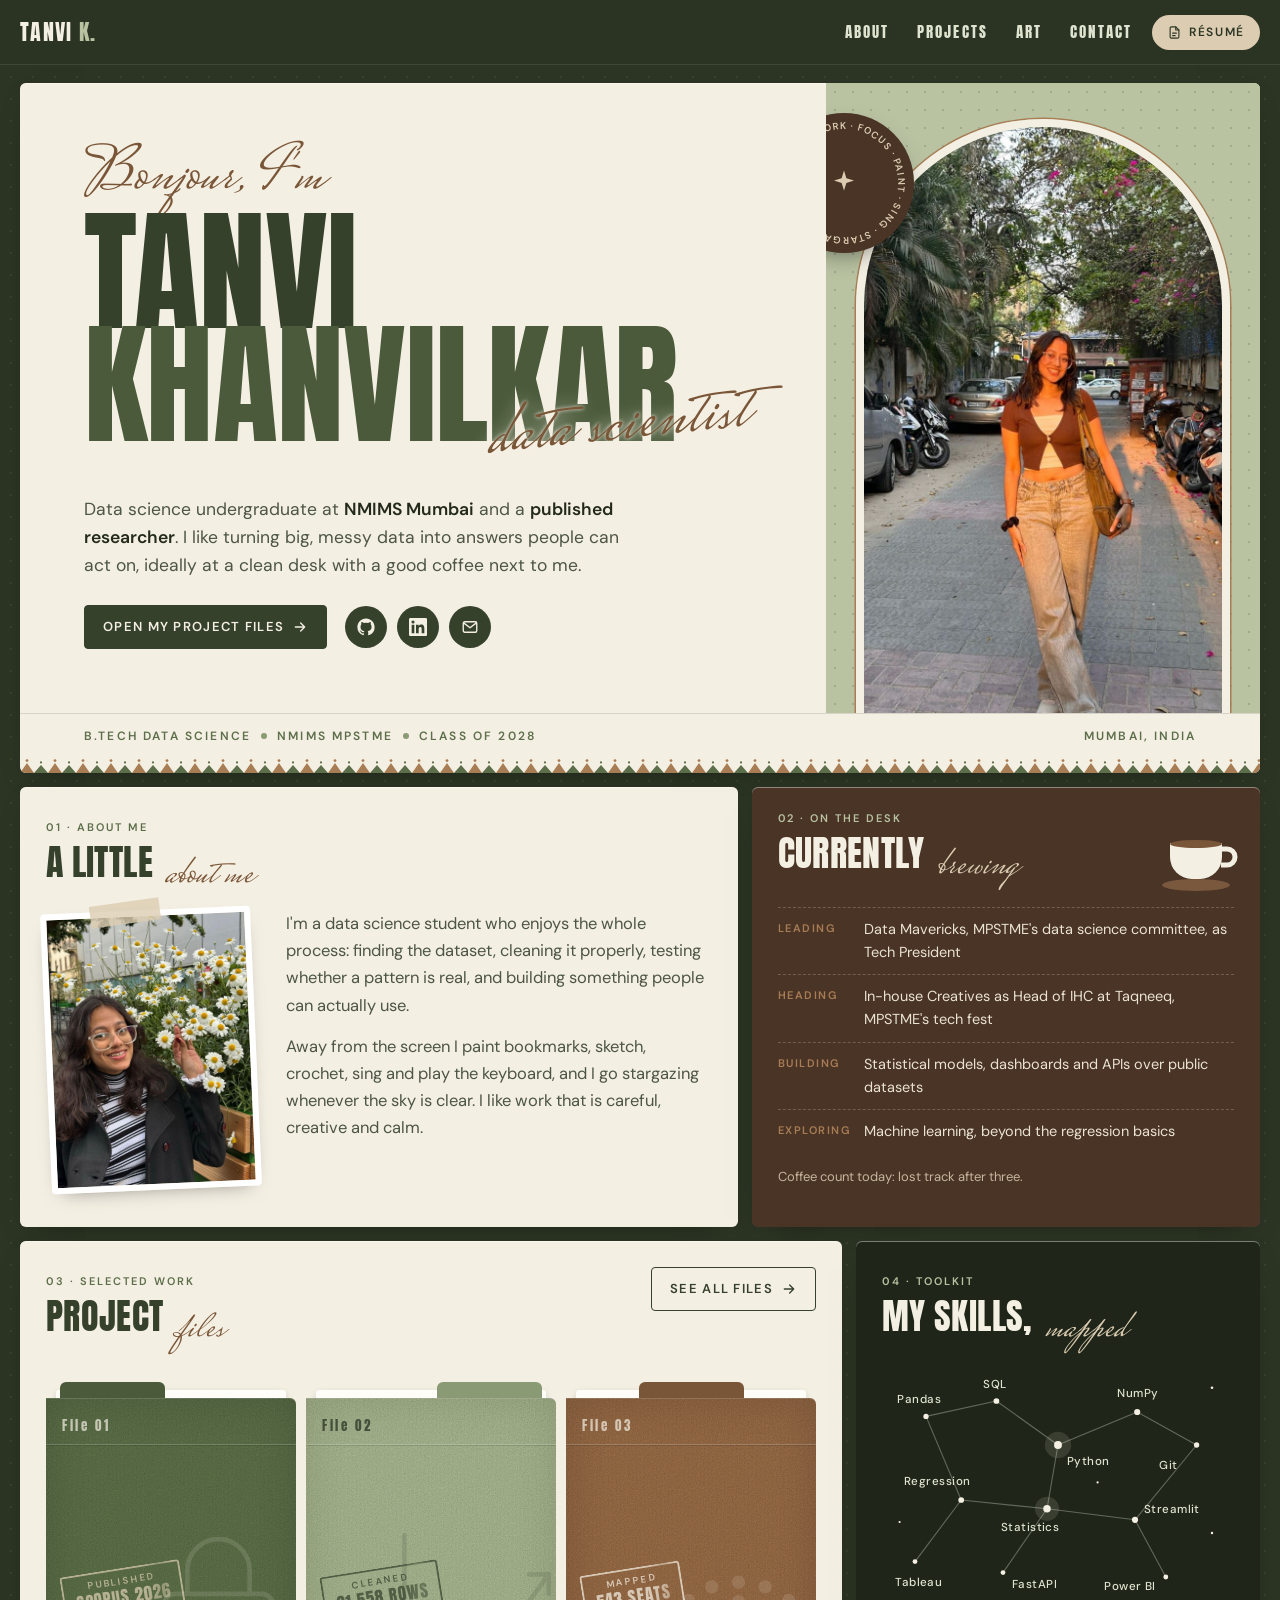
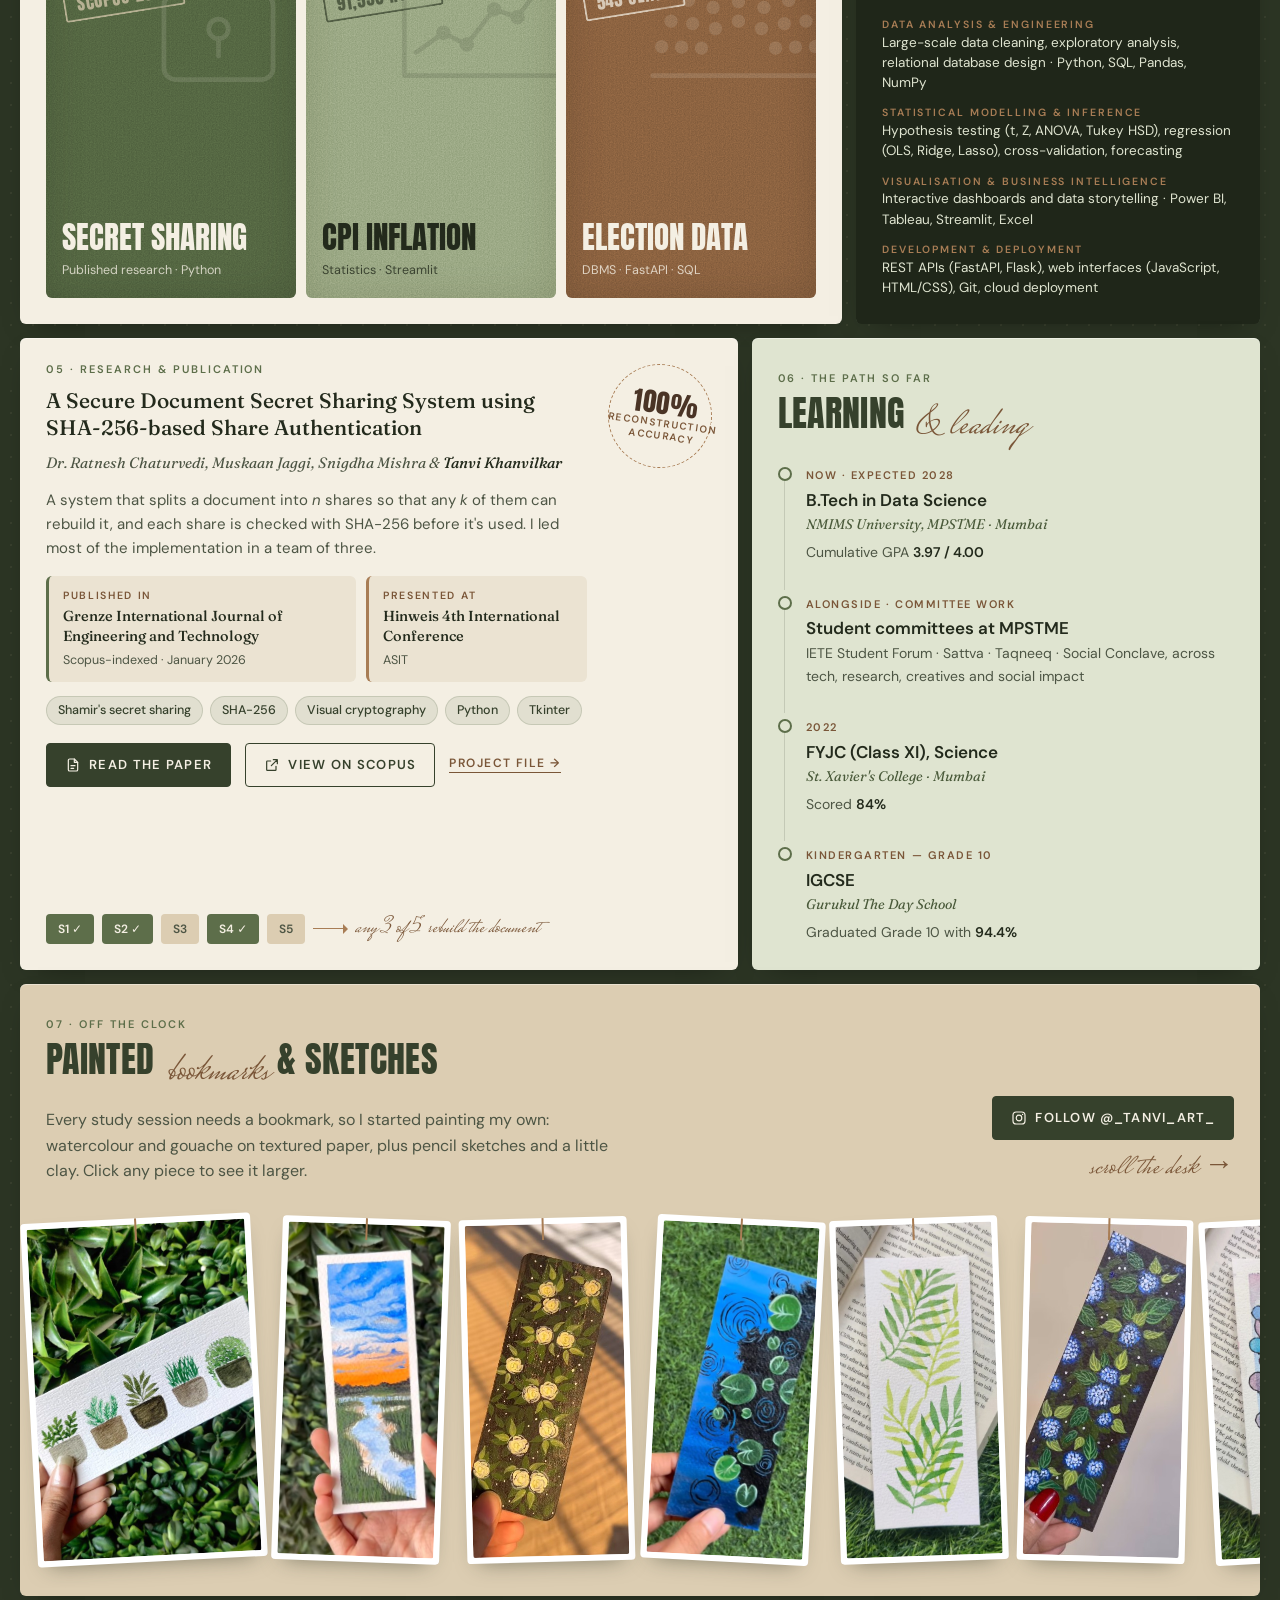
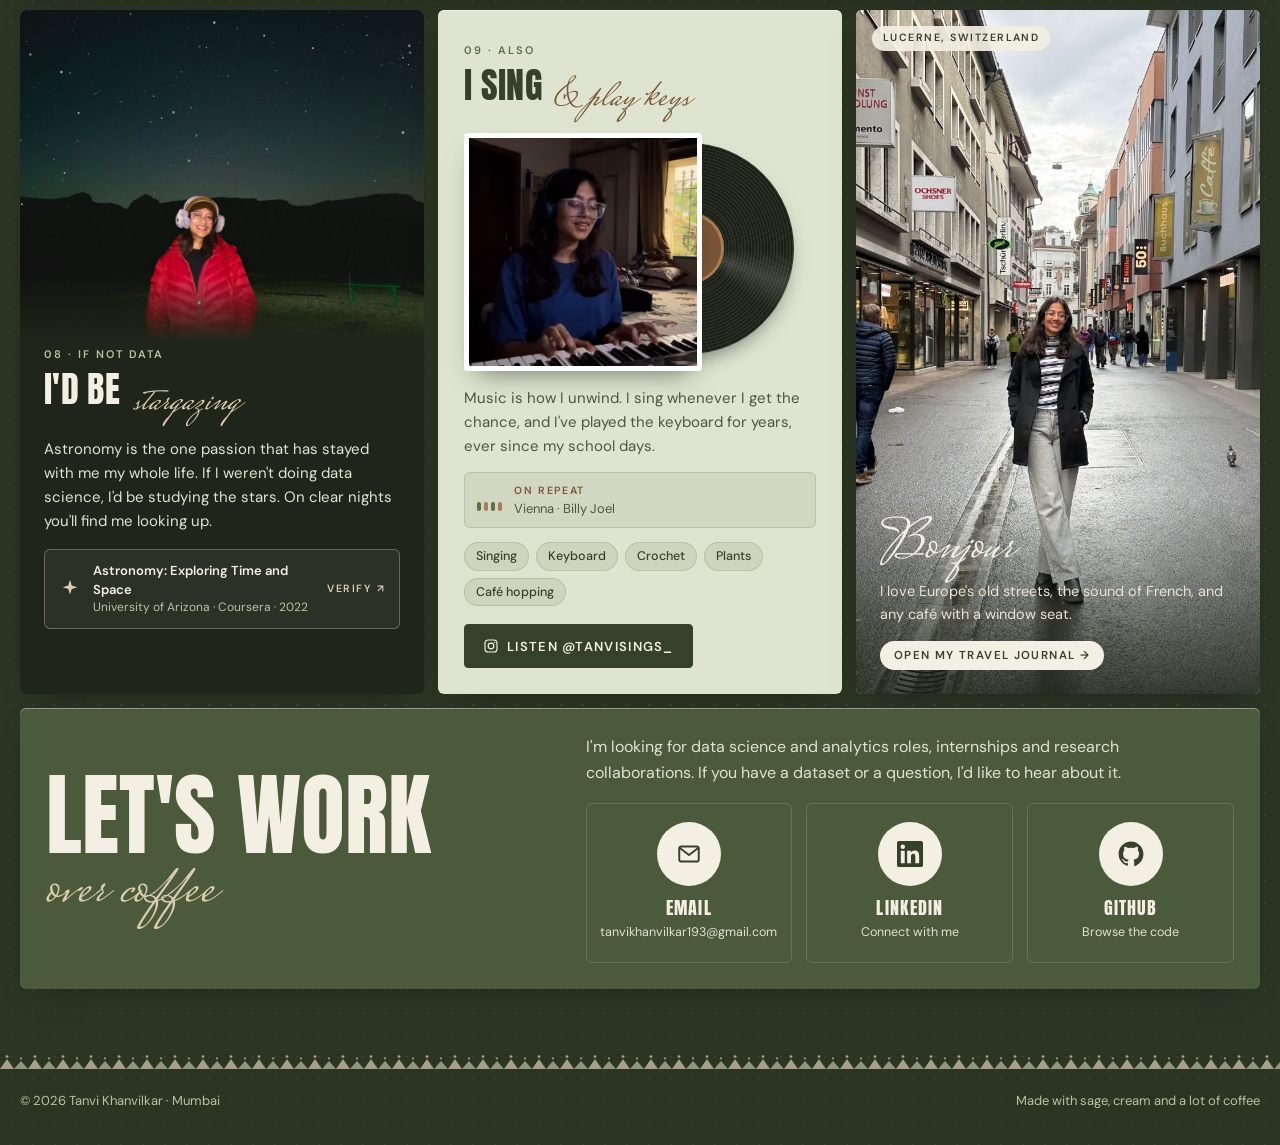
==== index.html @ 2f5d5c34 "Launch portfolio site Bento-style home page and rolling "project files" page in a sage, cream and co" ====
<!doctype html>
<html lang="en" class="no-js">
<head>
  <meta charset="utf-8">
  <meta name="viewport" content="width=device-width, initial-scale=1">
  <title>Tanvi Khanvilkar · Data Science</title>
  <meta name="description" content="Tanvi Khanvilkar — data science undergraduate at NMIMS Mumbai and published researcher. Statistics, Python, SQL, dashboards — and a lot of coffee.">
  <link rel="preconnect" href="https://fonts.googleapis.com">
  <link rel="preconnect" href="https://fonts.gstatic.com" crossorigin>
  <link href="https://fonts.googleapis.com/css2?family=Anton&family=DM+Sans:opsz,wght@9..40,400;9..40,500;9..40,600&family=Fraunces:opsz,wght@9..144,400;9..144,500&family=Mrs+Saint+Delafield&display=swap" rel="stylesheet">
  <link rel="stylesheet" href="css/style.css">
  <link rel="icon" href="data:image/svg+xml,%3Csvg xmlns='http://www.w3.org/2000/svg' viewBox='0 0 32 32'%3E%3Crect width='32' height='32' rx='6' fill='%2336412c'/%3E%3Ctext x='16' y='23' font-family='Impact,sans-serif' font-size='19' text-anchor='middle' fill='%23f4efe3'%3ETK%3C/text%3E%3C/svg%3E">
  <script>document.documentElement.classList.remove('no-js')</script>
</head>
<body>

<svg width="0" height="0" style="position:absolute" aria-hidden="true">
  <symbol id="i-github" viewBox="0 0 24 24"><path fill="currentColor" d="M12 .5C5.73.5.5 5.73.5 12a11.5 11.5 0 0 0 7.86 10.92c.58.1.79-.25.79-.56v-2c-3.2.7-3.87-1.37-3.87-1.37-.53-1.33-1.28-1.69-1.28-1.69-1.05-.72.08-.7.08-.7 1.16.08 1.77 1.19 1.77 1.19 1.03 1.77 2.7 1.26 3.36.96.1-.75.4-1.26.73-1.55-2.55-.29-5.24-1.28-5.24-5.68 0-1.26.45-2.28 1.19-3.08-.12-.29-.52-1.46.11-3.05 0 0 .97-.31 3.17 1.18a11 11 0 0 1 5.77 0c2.2-1.49 3.17-1.18 3.17-1.18.63 1.59.23 2.76.11 3.05.74.8 1.19 1.82 1.19 3.08 0 4.41-2.69 5.38-5.25 5.67.41.36.78 1.06.78 2.14v3.17c0 .31.21.67.8.56A11.5 11.5 0 0 0 23.5 12C23.5 5.73 18.27.5 12 .5z"/></symbol>
  <symbol id="i-linkedin" viewBox="0 0 24 24"><path fill="currentColor" d="M20.45 20.45h-3.55v-5.57c0-1.33-.03-3.04-1.85-3.04-1.85 0-2.14 1.45-2.14 2.94v5.67H9.35V9h3.41v1.56h.05c.48-.9 1.64-1.85 3.37-1.85 3.6 0 4.27 2.37 4.27 5.46v6.28zM5.34 7.43a2.06 2.06 0 1 1 0-4.12 2.06 2.06 0 0 1 0 4.12zM7.12 20.45H3.56V9h3.56v11.45zM22.22 0H1.77C.79 0 0 .77 0 1.73v20.54C0 23.23.79 24 1.77 24h20.45c.98 0 1.78-.77 1.78-1.73V1.73C24 .77 23.2 0 22.22 0z"/></symbol>
  <symbol id="i-mail" viewBox="0 0 24 24"><g fill="none" stroke="currentColor" stroke-width="1.8" stroke-linecap="round" stroke-linejoin="round"><rect x="3" y="5" width="18" height="14" rx="2"/><path d="m3.5 6.5 8.5 6.5 8.5-6.5"/></g></symbol>
  <symbol id="i-arrow" viewBox="0 0 24 24"><path fill="none" stroke="currentColor" stroke-width="2" stroke-linecap="round" stroke-linejoin="round" d="M5 12h14M13 6l6 6-6 6"/></symbol>
  <symbol id="i-cup" viewBox="0 0 24 24"><g fill="none" stroke="currentColor" stroke-width="1.8" stroke-linecap="round" stroke-linejoin="round"><path d="M4 9h13v5a5 5 0 0 1-5 5H9a5 5 0 0 1-5-5V9z"/><path d="M17 11h1.5a2.5 2.5 0 0 1 0 5H17"/><path d="M8 3v3M12 3v3"/></g></symbol>
  <symbol id="i-insta" viewBox="0 0 24 24"><g fill="none" stroke="currentColor" stroke-width="1.8"><rect x="3" y="3" width="18" height="18" rx="5"/><circle cx="12" cy="12" r="4.2"/><circle cx="17.4" cy="6.6" r="1" fill="currentColor" stroke="none"/></g></symbol>
  <symbol id="i-doc" viewBox="0 0 24 24"><g fill="none" stroke="currentColor" stroke-width="1.8" stroke-linecap="round" stroke-linejoin="round"><path d="M14 3H7a2 2 0 0 0-2 2v14a2 2 0 0 0 2 2h10a2 2 0 0 0 2-2V8z"/><path d="M14 3v5h5M9 13h6M9 17h4"/></g></symbol>
  <symbol id="i-live" viewBox="0 0 24 24"><g fill="none" stroke="currentColor" stroke-width="1.8" stroke-linecap="round" stroke-linejoin="round"><path d="M14 4h6v6M20 4l-9 9"/><path d="M18 14v5a1 1 0 0 1-1 1H5a1 1 0 0 1-1-1V7a1 1 0 0 1 1-1h5"/></g></symbol>
  <symbol id="i-spark" viewBox="0 0 24 24"><path fill="currentColor" d="M12 2l1.9 6.1L20 10l-6.1 1.9L12 18l-1.9-6.1L4 10l6.1-1.9z"/></symbol>
</svg>

<header class="topbar">
  <div class="wrap">
    <a class="brand" href="index.html">Tanvi <span>K.</span></a>
    <button class="nav-toggle" aria-expanded="false" aria-controls="nav">Menu</button>
    <nav class="nav" id="nav" aria-label="Primary">
      <a href="#about">About</a>
      <a href="projects.html">Projects</a>
      <a href="#art">Art</a>
      <a href="#contact">Contact</a>
    </nav>
    <a class="resume-btn" href="assets/Tanvi_Khanvilkar_Resume.pdf" target="_blank" rel="noopener"><svg viewBox="0 0 24 24" aria-hidden="true"><g fill="none" stroke="currentColor" stroke-width="1.8" stroke-linecap="round" stroke-linejoin="round"><path d="M14 3H7a2 2 0 0 0-2 2v14a2 2 0 0 0 2 2h10a2 2 0 0 0 2-2V8z"/><path d="M14 3v5h5M9 13h6M9 17h4"/></g></svg>Résumé</a>
  </div>
</header>

<main class="page wrap">

  <!-- ================= HERO ================= -->
  <section class="card hero" aria-labelledby="hero-name">
    <div class="hero-text">
      <p class="hello">Bonjour, I'm</p>
      <h1 id="hero-name">Tanvi <span class="last">Khanvilkar</span><span class="overlay" aria-hidden="true">data scientist</span></h1>
      <p class="intro">
        Data science undergraduate at <strong>NMIMS Mumbai</strong> and a <strong>published researcher</strong>.
        I like turning big, messy data into answers people can act on, ideally at a clean desk with a good coffee next to me.
      </p>
      <div class="hero-actions">
        <a class="btn solid" href="projects.html">Open my project files <svg><use href="#i-arrow"/></svg></a>
        <div class="socials">
          <a href="https://github.com/TanviKhanvilkar-blip" target="_blank" rel="noopener" aria-label="GitHub"><svg><use href="#i-github"/></svg></a>
          <a href="https://www.linkedin.com/in/tanvi-k-61b078210" target="_blank" rel="noopener" aria-label="LinkedIn"><svg><use href="#i-linkedin"/></svg></a>
          <a href="mailto:tanvikhanvilkar193@gmail.com" aria-label="Email"><svg><use href="#i-mail"/></svg></a>
        </div>
      </div>
    </div>

    <div class="hero-photo">
      <div class="badge" role="img" aria-label="Create, work, focus, paint, sing, stargaze, smile">
        <svg class="ring" viewBox="0 0 124 124" aria-hidden="true">
          <defs><path id="ringPath" d="M62,62 m-48,0 a48,48 0 1,1 96,0 a48,48 0 1,1 -96,0"/></defs>
          <text fill="#dccdb2" font-family="DM Sans, sans-serif" font-size="8.6" font-weight="600">
            <textPath href="#ringPath" textLength="300" lengthAdjust="spacing">CREATE · WORK · FOCUS · PAINT · SING · STARGAZE · SMILE ·</textPath>
          </text>
        </svg>
        <svg class="star" aria-hidden="true"><use href="#i-spark"/></svg>
      </div>
      <div class="arch">
        <img src="assets/photos/mumbai-golden-hour.jpg" alt="Tanvi smiling on a leafy Mumbai street at golden hour" width="900" height="1200">
      </div>
    </div>

    <div class="hero-foot">
      <span>B.Tech Data Science<i class="dot"></i>NMIMS MPSTME<i class="dot"></i>Class of 2028</span>
      <span>Mumbai, India</span>
    </div>
    <div class="paithani" aria-hidden="true"></div>
  </section>

  <!-- ================= BENTO ================= -->
  <div class="bento">

    <!-- About -->
    <section class="card span-7 reveal" id="about" aria-labelledby="about-t">
      <span class="label">01 · About me</span>
      <h2 class="card-title" id="about-t">A little <span class="script">about me</span></h2>
      <div class="about">
        <span class="tape" aria-hidden="true"></span>
        <div class="portrait"><img src="assets/photos/daisies.jpg" alt="Tanvi beside a bush of white daisies" loading="lazy" width="900" height="1200"></div>
        <div>
          <p>I'm a data science student who enjoys the whole process: finding the dataset, cleaning it properly, testing whether a pattern is real, and building something people can actually use.</p>
          <p>Away from the screen I paint bookmarks, sketch, crochet, sing and play the keyboard, and I go stargazing whenever the sky is clear. I like work that is careful, creative and calm.</p>
        </div>
      </div>
    </section>


    <!-- Currently brewing -->
    <section class="card coffee brew span-5 reveal" aria-labelledby="brew-t">
      <svg class="cup" viewBox="0 0 92 92" aria-hidden="true">
        <g class="steam" fill="none" stroke="#dccdb2" stroke-width="2.2" stroke-linecap="round">
          <path d="M34 30c-4-5 4-8 0-14"/><path d="M46 30c-4-5 4-8 0-14"/><path d="M58 30c-4-5 4-8 0-14"/>
        </g>
        <ellipse cx="46" cy="80" rx="34" ry="6" fill="#a87d55" opacity=".5"/>
        <path d="M20 38h52v14a22 22 0 0 1-22 22h-8a22 22 0 0 1-22-22z" fill="#f4efe3"/>
        <path d="M72 44h5a8 8 0 0 1 0 16h-6" fill="none" stroke="#f4efe3" stroke-width="5"/>
        <ellipse cx="46" cy="39" rx="26" ry="4" fill="#7a5638"/>
      </svg>
      <span class="label">02 · On the desk</span>
      <h2 class="card-title" id="brew-t">Currently <span class="script">brewing</span></h2>
      <ul>
        <li><em>Leading</em>Data Mavericks, MPSTME's data science committee, as Tech President</li>
        <li><em>Heading</em>In-house Creatives as Head of IHC at Taqneeq, MPSTME's tech fest</li>
        <li><em>Building</em>Statistical models, dashboards and APIs over public datasets</li>
        <li><em>Exploring</em>Machine learning, beyond the regression basics</li>
      </ul>
      <p class="count">Coffee count today: lost track after three.</p>
    </section>

    <!-- Project files teaser -->
    <section class="card files-teaser span-8 reveal" aria-labelledby="files-t">
      <div class="files-head">
        <div>
          <span class="label">03 · Selected work</span>
          <h2 class="card-title" id="files-t">Project <span class="script">files</span></h2>
        </div>
        <a class="btn ghost" href="projects.html">See all files <svg><use href="#i-arrow"/></svg></a>
      </div>
      <div class="mini-folders">
        <a class="mini-folder mf-1" href="projects.html#dss">
          <span class="paper" aria-hidden="true"></span><span class="tab" aria-hidden="true"></span>
          <span class="body"><svg class="mark" viewBox="0 0 100 100" aria-hidden="true"><rect x="22" y="44" width="56" height="44" rx="6"/><path d="M34 44V32a16 16 0 0 1 32 0v12"/><circle cx="50" cy="62" r="5"/><path d="M50 67v9"/></svg><span class="stamp">Published<b>Scopus 2026</b></span><span class="no">File 01</span><span><span class="name">Secret Sharing</span><span class="kind">Published research · Python</span></span></span>
        </a>
        <a class="mini-folder mf-2" href="projects.html#cpi">
          <span class="paper" aria-hidden="true"></span><span class="tab" aria-hidden="true"></span>
          <span class="body"><svg class="mark" viewBox="0 0 100 100" aria-hidden="true"><path d="M12 86h78M12 86V14"/><path d="M18 74l14-10 12 6 14-18 12 4 16-22"/><path d="M76 34h10v10"/><circle cx="32" cy="64" r="2.5"/><circle cx="44" cy="70" r="2.5"/><circle cx="58" cy="52" r="2.5"/><circle cx="70" cy="56" r="2.5"/></svg><span class="stamp">Cleaned<b>91,558 rows</b></span><span class="no">File 02</span><span><span class="name">CPI Inflation</span><span class="kind">Statistics · Streamlit</span></span></span>
        </a>
        <a class="mini-folder mf-3" href="projects.html#election">
          <span class="paper" aria-hidden="true"></span><span class="tab" aria-hidden="true"></span>
          <span class="body"><svg class="mark mark-fill" viewBox="0 0 100 100" aria-hidden="true"><circle cx="10.6" cy="71.1" r="3.4"/><circle cx="15.4" cy="58.0" r="3.4"/><circle cx="24.3" cy="47.4" r="3.4"/><circle cx="36.3" cy="40.4" r="3.4"/><circle cx="50.0" cy="38.0" r="3.4"/><circle cx="63.7" cy="40.4" r="3.4"/><circle cx="75.7" cy="47.4" r="3.4"/><circle cx="84.6" cy="58.0" r="3.4"/><circle cx="89.4" cy="71.1" r="3.4"/><circle cx="20.8" cy="71.3" r="3.4"/><circle cx="26.5" cy="59.3" r="3.4"/><circle cx="37.0" cy="51.0" r="3.4"/><circle cx="50.0" cy="48.0" r="3.4"/><circle cx="63.0" cy="51.0" r="3.4"/><circle cx="73.5" cy="59.3" r="3.4"/><circle cx="79.2" cy="71.3" r="3.4"/><circle cx="31.0" cy="71.8" r="3.4"/><circle cx="38.2" cy="61.8" r="3.4"/><circle cx="50.0" cy="58.0" r="3.4"/><circle cx="61.8" cy="61.8" r="3.4"/><circle cx="69.0" cy="71.8" r="3.4"/><path d="M6 86h88" class="mark-line"/></svg><span class="stamp">Mapped<b>543 seats</b></span><span class="no">File 03</span><span><span class="name">Election Data</span><span class="kind">DBMS · FastAPI · SQL</span></span></span>
        </a>
      </div>
    </section>

    <!-- Skills constellation -->
    <section class="card night sky span-4 reveal" aria-labelledby="sky-t">
      <span class="label">04 · Toolkit</span>
      <h2 class="card-title" id="sky-t">My skills, <span class="script">mapped</span></h2>
      <svg class="constellation" viewBox="0 0 320 210" role="img" aria-label="Skills drawn as a constellation: Python, SQL, Pandas, NumPy, Statistics, Regression, Streamlit, FastAPI, Power BI, Tableau, Git and JavaScript">
        <g>
          <line x1="40" y1="44" x2="104" y2="30"/><line x1="104" y1="30" x2="160" y2="70"/><line x1="160" y1="70" x2="232" y2="40"/>
          <line x1="232" y1="40" x2="286" y2="70"/><line x1="160" y1="70" x2="150" y2="128"/><line x1="150" y1="128" x2="72" y2="120"/>
          <line x1="72" y1="120" x2="40" y2="44"/><line x1="150" y1="128" x2="230" y2="138"/><line x1="230" y1="138" x2="286" y2="70"/>
          <line x1="150" y1="128" x2="110" y2="186"/><line x1="230" y1="138" x2="258" y2="190"/><line x1="72" y1="120" x2="30" y2="176"/>
        </g>
        <g class="node" tabindex="0"><circle class="glow" cx="160" cy="70" r="12"/><circle class="star-pt" cx="160" cy="70" r="3.6"/><text x="168" y="88">Python</text></g>
        <g class="node" tabindex="0"><circle class="star-pt" cx="104" cy="30" r="2.6"/><text x="92" y="18">SQL</text></g>
        <g class="node" tabindex="0"><circle class="star-pt twinkle" cx="40" cy="44" r="2.4"/><text x="14" y="32">Pandas</text></g>
        <g class="node" tabindex="0"><circle class="star-pt" cx="232" cy="40" r="2.8"/><text x="214" y="26">NumPy</text></g>
        <g class="node" tabindex="0"><circle class="star-pt twinkle" cx="286" cy="70" r="2.4"/><text x="252" y="92">Git</text></g>
        <g class="node" tabindex="0"><circle class="glow" cx="150" cy="128" r="11"/><circle class="star-pt" cx="150" cy="128" r="3.4"/><text x="108" y="148">Statistics</text></g>
        <g class="node" tabindex="0"><circle class="star-pt" cx="72" cy="120" r="2.6"/><text x="20" y="106">Regression</text></g>
        <g class="node" tabindex="0"><circle class="star-pt" cx="230" cy="138" r="2.8"/><text x="238" y="132">Streamlit</text></g>
        <g class="node" tabindex="0"><circle class="star-pt twinkle" cx="110" cy="186" r="2.2"/><text x="118" y="200">FastAPI</text></g>
        <g class="node" tabindex="0"><circle class="star-pt" cx="258" cy="190" r="2.2"/><text x="202" y="202">Power BI</text></g>
        <g class="node" tabindex="0"><circle class="star-pt twinkle" cx="30" cy="176" r="2.2"/><text x="12" y="198">Tableau</text></g>
        <circle class="star-pt twinkle" cx="300" cy="18" r="1.2"/><circle class="star-pt" cx="196" cy="104" r="1"/><circle class="star-pt twinkle" cx="16" cy="140" r="1"/><circle class="star-pt" cx="300" cy="150" r="1.1"/>
      </svg>
      <div class="skill-groups">
        <div><b>Data analysis &amp; engineering</b>Large-scale data cleaning, exploratory analysis, relational database design · Python, SQL, Pandas, NumPy</div>
        <div><b>Statistical modelling &amp; inference</b>Hypothesis testing (t, Z, ANOVA, Tukey HSD), regression (OLS, Ridge, Lasso), cross-validation, forecasting</div>
        <div><b>Visualisation &amp; business intelligence</b>Interactive dashboards and data storytelling · Power BI, Tableau, Streamlit, Excel</div>
        <div><b>Development &amp; deployment</b>REST APIs (FastAPI, Flask), web interfaces (JavaScript, HTML/CSS), Git, cloud deployment</div>
      </div>
    </section>

    <!-- Research -->
    <section class="card paper-card span-7 reveal" aria-labelledby="paper-t">
      <div>
        <span class="label">05 · Research &amp; publication</span>
        <h3 id="paper-t">A Secure Document Secret Sharing System using SHA-256-based Share Authentication</h3>
        <p class="authors">Dr. Ratnesh Chaturvedi, Muskaan Jaggi, Snigdha Mishra &amp; <strong>Tanvi Khanvilkar</strong></p>
        <p>A system that splits a document into <em>n</em> shares so that any <em>k</em> of them can rebuild it, and each share is checked with SHA-256 before it's used. I led most of the implementation in a team of three.</p>
        <div class="creds">
          <div class="cred"><span>Published in</span><b>Grenze International Journal of Engineering and Technology</b><em>Scopus-indexed · January 2026</em></div>
          <div class="cred"><span>Presented at</span><b>Hinweis 4th International Conference</b><em>ASIT</em></div>
        </div>
        <div class="chips paper-tags" aria-label="Keywords"><span class="chip">Shamir's secret sharing</span><span class="chip">SHA-256</span><span class="chip">Visual cryptography</span><span class="chip">Python</span><span class="chip">Tkinter</span></div>
        <div class="paper-links">
          <a class="btn solid" href="https://thegrenze.com/public/index.php/abstract/journal/6562" target="_blank" rel="noopener"><svg><use href="#i-doc"/></svg> Read the paper</a>
          <a class="btn ghost" href="https://www.scopus.com/pages/publications/105047234934" target="_blank" rel="noopener"><svg><use href="#i-live"/></svg> View on Scopus</a>
          <a class="text-link" href="projects.html#dss">Project file →</a>
        </div>
        <div class="shares" aria-hidden="true">
          <span class="ok">S1 ✓</span><span class="ok">S2 ✓</span><span>S3</span><span class="ok">S4 ✓</span><span>S5</span>
          <i></i><b>any 3 of 5 rebuild the document</b>
        </div>
      </div>
      <div class="seal" aria-hidden="true"><div><b>100%</b>reconstruction<br>accuracy</div></div>
    </section>

    <!-- Education -->
    <section class="card sage span-5 reveal" aria-labelledby="path-t">
      <span class="label">06 · The path so far</span>
      <h2 class="card-title" id="path-t">Learning <span class="script">&amp; leading</span></h2>
      <ul class="tl">
        <li><div><span class="meta">Now · Expected 2028</span><h4>B.Tech in Data Science</h4><p class="school">NMIMS University, MPSTME · Mumbai</p><p>Cumulative GPA <strong>3.97 / 4.00</strong></p></div></li>
        <li><div><span class="meta">Alongside · Committee work</span><h4>Student committees at MPSTME</h4><p>IETE Student Forum · Sattva · Taqneeq · Social Conclave, across tech, research, creatives and social impact</p></div></li>
        <li><div><span class="meta">2022</span><h4>FYJC (Class XI), Science</h4><p class="school">St. Xavier's College · Mumbai</p><p>Scored <strong>84%</strong></p></div></li>
        <li><div><span class="meta">Kindergarten — Grade 10</span><h4>IGCSE</h4><p class="school">Gurukul The Day School</p><p>Graduated Grade 10 with <strong>94.4%</strong></p></div></li>
      </ul>
    </section>

    <!-- Art -->
    <section class="card beige art span-12 reveal" id="art" aria-labelledby="art-t">
      <div class="art-head">
        <div>
          <span class="label">07 · Off the clock</span>
          <h2 class="card-title" id="art-t">Painted <span class="script">bookmarks</span> &amp; sketches</h2>
          <p>Every study session needs a bookmark, so I started painting my own: watercolour and gouache on textured paper, plus pencil sketches and a little clay. Click any piece to see it larger.</p>
        </div>
        <div class="art-cta">
          <a class="btn solid" href="https://www.instagram.com/_tanvi_art_/" target="_blank" rel="noopener"><svg><use href="#i-insta"/></svg> Follow @_tanvi_art_</a>
          <span class="art-note" aria-hidden="true">scroll the desk →</span>
        </div>
      </div>
      <div class="bookmarks" id="bookmarks">
        <button class="bookmark wide" style="--r:-3deg" data-cap="Potted plants, watercolour"><img src="assets/art/potted-plants.jpg" alt="Watercolour bookmark of five potted plants" loading="lazy"><span class="cap">Potted plants</span></button>
        <button class="bookmark" style="--r:2deg" data-cap="Marsh at sunset, gouache"><img src="assets/art/marsh-sunset.jpg" alt="Gouache bookmark of a river winding through marsh grass at sunset" loading="lazy"><span class="cap">Marsh at sunset</span></button>
        <button class="bookmark" style="--r:-1.5deg" data-cap="Night roses, acrylic"><img src="assets/art/roses-bookmark.jpg" alt="Dark bookmark painted with cream roses and leaves" loading="lazy"><span class="cap">Night roses</span></button>
        <button class="bookmark" style="--r:3deg" data-cap="Lily pads in the rain"><img src="assets/art/lily-pads.jpg" alt="Blue bookmark with green lily pads and ripples" loading="lazy"><span class="cap">Lily pads</span></button>
        <button class="bookmark" style="--r:-2deg" data-cap="Green fronds, watercolour"><img src="assets/art/green-fronds.jpg" alt="Watercolour bookmark of green fern fronds" loading="lazy"><span class="cap">Green fronds</span></button>
        <button class="bookmark" style="--r:1.5deg" data-cap="Blue hydrangeas, gouache"><img src="assets/art/blue-hydrangeas.jpg" alt="Dark bookmark covered in blue hydrangeas" loading="lazy"><span class="cap">Hydrangeas</span></button>
        <button class="bookmark" style="--r:-3deg" data-cap="Up, up and away"><img src="assets/art/balloon-house.jpg" alt="Bookmark of a small house lifted by a bunch of balloons" loading="lazy"><span class="cap">Balloon house</span></button>
        <button class="bookmark" style="--r:2.5deg" data-cap="Shoreline from above"><img src="assets/art/shoreline.jpg" alt="Watercolour bookmark of waves meeting a sandy beach with an umbrella" loading="lazy"><span class="cap">Shoreline</span></button>
        <button class="bookmark" style="--r:-1deg" data-cap="Citrus season"><img src="assets/art/citrus-bookmark.jpg" alt="Watercolour bookmark of oranges and lemons" loading="lazy"><span class="cap">Citrus</span></button>
        <button class="bookmark" style="--r:2deg" data-cap="Strawberries"><img src="assets/art/strawberries.jpg" alt="Watercolour bookmark scattered with strawberries" loading="lazy"><span class="cap">Strawberries</span></button>
        <button class="bookmark" style="--r:-2.5deg" data-cap="Leaf study in mauve"><img src="assets/art/leaf-study.jpg" alt="Mauve watercolour leaf pattern bookmark" loading="lazy"><span class="cap">Leaf study</span></button>
        <button class="bookmark" style="--r:1deg" data-cap="Race day, two cars on track"><img src="assets/art/f1-bookmark.jpg" alt="Bookmark painted with two Formula 1 cars on grey track" loading="lazy"><span class="cap">Race day</span></button>
        <button class="bookmark wide" style="--r:-2deg" data-cap="Snake plant, gouache"><img src="assets/art/snake-plant.jpg" alt="Gouache painting of a snake plant in a blue pot on yellow" loading="lazy"><span class="cap">Snake plant</span></button>
        <button class="bookmark wide" style="--r:2deg" data-cap="Pencil portrait"><img src="assets/art/sketch-over-shoulder.jpg" alt="Pencil sketch of a smiling woman looking over her shoulder" loading="lazy"><span class="cap">Over the shoulder</span></button>
        <button class="bookmark wide" style="--r:-1.5deg" data-cap="At the barre, pencil"><img src="assets/art/sketch-barre.jpg" alt="Pencil sketch of a dancer at the barre" loading="lazy"><span class="cap">At the barre</span></button>
        <button class="bookmark wide" style="--r:2.5deg" data-cap="Strength, coloured pencil"><img src="assets/art/sketch-strong.jpg" alt="Coloured pencil sketch of a woman lifting dumbbells" loading="lazy"><span class="cap">Strength</span></button>
        <button class="bookmark wide" style="--r:-2deg" data-cap="Character study, pencil"><img src="assets/art/pencil-portrait.jpg" alt="Pencil character portrait in a spiral sketchbook" loading="lazy"><span class="cap">Character study</span></button>
        <button class="bookmark wide" style="--r:1.5deg" data-cap="Clay trinket dish"><img src="assets/art/clay-dish.jpg" alt="Hand-made wavy clay trinket dish in two greens" loading="lazy"><span class="cap">Clay dish</span></button>
        <a class="bookmark insta-tile" style="--r:-1deg" href="https://www.instagram.com/_tanvi_art_/" target="_blank" rel="noopener">
          <svg><use href="#i-insta"/></svg>
          <span class="it-more">More on Instagram</span>
          <span class="it-handle">@_tanvi_art_</span>
          <span class="it-go">Follow along →</span>
        </a>
      </div>
    </section>

    <!-- Stargazing -->
    <section class="card night stargaze span-4 reveal" aria-labelledby="stars-t">
      <img class="sky-photo" src="assets/photos/stargazing.jpg" alt="Tanvi in a red jacket and earmuffs under a sky full of stars, mountains behind her" loading="lazy" width="900" height="1200">
      <canvas id="starfield" aria-hidden="true"></canvas>
      <div class="sky-text">
        <span class="label">08 · If not data</span>
        <h2 class="card-title" id="stars-t">I'd be <span class="script">stargazing</span></h2>
        <p>Astronomy is the one passion that has stayed with me my whole life. If I weren't doing data science, I'd be studying the stars. On clear nights you'll find me looking up.</p>
        <a class="cert" href="https://coursera.org/verify/GJK2PR7QD2BL" target="_blank" rel="noopener">
          <svg aria-hidden="true"><use href="#i-spark"/></svg>
          <span><b>Astronomy: Exploring Time and Space</b>University of Arizona · Coursera · 2022</span>
          <em>Verify ↗</em>
        </a>
      </div>
    </section>

    <!-- Voice & movement -->
    <section class="card sage voice span-4 reveal" aria-labelledby="voice-t">
      <span class="label">09 · Also</span>
      <h2 class="card-title" id="voice-t">I sing <span class="script">&amp; play keys</span></h2>
      <div class="album">
        <div class="vinyl" aria-hidden="true"><span class="vinyl-label">TK</span></div>
        <img class="sleeve" src="assets/photos/singing.jpg" alt="Tanvi singing with headphones on while playing a keyboard by a sunny window" loading="lazy" width="1000" height="620">
      </div>
      <p>Music is how I unwind. I sing whenever I get the chance, and I've played the keyboard for years, ever since my school days.</p>
      <div class="now-playing">
        <span class="eq" aria-hidden="true"><i></i><i></i><i></i><i></i></span>
        <span><b>On repeat</b>Vienna · Billy Joel</span>
      </div>
      <div class="hobbies"><span class="chip">Singing</span><span class="chip">Keyboard</span><span class="chip">Crochet</span><span class="chip">Plants</span><span class="chip">Café hopping</span></div>
      <a class="btn solid voice-link" href="https://www.instagram.com/tanvisings_/" target="_blank" rel="noopener"><svg><use href="#i-insta"/></svg> Listen @tanvisings_</a>
    </section>

    <!-- Bonjour / Europe -->
    <section class="card bonjour span-4 reveal" aria-labelledby="bonjour-t">
      <img src="assets/photos/lucerne-street.jpg" alt="Tanvi standing on a cobbled shopping street in Lucerne, Switzerland" loading="lazy" width="900" height="1200">
      <span class="place-tag" aria-hidden="true">Lucerne, Switzerland</span>
      <div class="txt">
        <p class="script-big" id="bonjour-t">Bonjour</p>
        <p>I love Europe's old streets, the sound of French, and any café with a window seat.</p>
        <span class="journal-hint" aria-hidden="true">Open my travel journal →</span>
      </div>
      <button class="journal-open" type="button" aria-haspopup="dialog" aria-controls="journal">Open my travel journal: photos and a map of places I've been</button>
    </section>

    <!-- Contact -->
    <section class="card dark contact span-12 reveal" id="contact" aria-labelledby="contact-t">
      <div class="contact-grid">
        <h2 id="contact-t">Let's work <span class="script">over coffee</span></h2>
        <div>
          <p style="margin:0 0 18px;color:var(--sage-100);max-width:52ch">I'm looking for data science and analytics roles, internships and research collaborations. If you have a dataset or a question, I'd like to hear about it.</p>
          <div class="steps">
            <a class="step" href="mailto:tanvikhanvilkar193@gmail.com"><span class="ic"><svg><use href="#i-mail"/></svg></span><b>Email</b><span>tanvikhanvilkar193@gmail.com</span></a>
            <a class="step" href="https://www.linkedin.com/in/tanvi-k-61b078210" target="_blank" rel="noopener"><span class="ic"><svg><use href="#i-linkedin"/></svg></span><b>LinkedIn</b><span>Connect with me</span></a>
            <a class="step" href="https://github.com/TanviKhanvilkar-blip" target="_blank" rel="noopener"><span class="ic"><svg><use href="#i-github"/></svg></span><b>GitHub</b><span>Browse the code</span></a>
          </div>
        </div>
      </div>
    </section>

  </div>
</main>

<footer class="footer">
  <div class="paithani light" aria-hidden="true"></div>
  <div class="wrap">
    <span>© 2026 Tanvi Khanvilkar · Mumbai</span>
    <span>Made with sage, cream and a lot of coffee</span>
  </div>
</footer>

<div class="lightbox" id="lightbox" role="dialog" aria-modal="true" aria-label="Artwork viewer">
  <button class="lb-close" aria-label="Close">✕</button>
  <button class="lb-prev" aria-label="Previous artwork">‹</button>
  <figure><img alt=""><figcaption></figcaption></figure>
  <button class="lb-next" aria-label="Next artwork">›</button>
</div>

<div class="journal" id="journal" role="dialog" aria-modal="true" aria-labelledby="journal-t" hidden>
  <div class="journal-panel">
    <header class="journal-head">
      <div>
        <span class="label">Off the clock · Travel</span>
        <h2 class="card-title" id="journal-t">Travel <span class="script">journal</span></h2>
      </div>
      <div class="journal-tabs" role="tablist" aria-label="Travel journal views">
        <button role="tab" id="tab-photos" aria-controls="pane-photos" aria-selected="true">Photos</button>
        <button role="tab" id="tab-map" aria-controls="pane-map" aria-selected="false" tabindex="-1">Map</button>
      </div>
      <button class="journal-close" type="button" aria-label="Close travel journal">✕</button>
    </header>

    <section class="journal-pane" id="pane-photos" role="tabpanel" aria-labelledby="tab-photos">
      <div class="jp-stage">
        <button class="jp-nav jp-prev" type="button" aria-label="Previous photo">‹</button>
        <figure class="jp-figure">
          <img alt="">
          <figcaption><b class="jp-place"></b><span class="jp-cap"></span><em class="jp-count"></em></figcaption>
        </figure>
        <button class="jp-nav jp-next" type="button" aria-label="Next photo">›</button>
      </div>
      <div class="jp-thumbs" aria-label="All photos"></div>
    </section>

    <section class="journal-pane" id="pane-map" role="tabpanel" aria-labelledby="tab-map" hidden>
      <div class="jm-wrap">
        <div class="jm-map">
          <img src="assets/travel/europe-map.svg" alt="Map of western Europe with France, Belgium, the Netherlands, Germany and Switzerland highlighted" width="640" height="566">
          <div class="jm-pins"></div>
        </div>
        <div class="jm-list">
          <p class="jm-count"></p>
          <div class="jm-groups"></div>
        </div>
      </div>
    </section>
  </div>
</div>

<script src="js/main.js"></script>
</body>
</html>
---- css/style.css ----
/* =========================================================
   Tanvi Khanvilkar — portfolio
   Earthy day palette: moss, sage, cream, beige, coffee browns.
   Subtle Marathi touch: paithani-style temple borders + rangoli dots.
   ========================================================= */

:root {
  --moss-900: #2c3524;   /* page frame */
  --moss-800: #36412c;
  --moss-700: #4a5a3a;
  --moss-600: #5d6e4a;
  --sage-500: #8a9a74;
  --sage-300: #b9c3a2;
  --sage-100: #dfe4d0;
  --cream:    #f4efe3;
  --cream-2:  #ebe3d2;
  --beige:    #dccdb2;
  --coffee-800: #4a3426;
  --coffee-600: #7a5638;
  --coffee-400: #a87d55;
  --ink:      #232a1c;
  --ink-soft: #4d5544;
  --line:     rgba(35, 42, 28, .14);

  --f-display: "Anton", "Oswald", Impact, sans-serif;
  --f-serif:   "Fraunces", Georgia, serif;
  --f-script:  "Mrs Saint Delafield", "Brush Script MT", cursive;
  --f-body:    "DM Sans", system-ui, sans-serif;

  --radius: 6px;
  --gap: 14px;
  --shadow: 0 1px 0 rgba(255,255,255,.4) inset, 0 10px 30px -18px rgba(0,0,0,.55);

  /* paithani "kangura" temple border: triangles + dots, tiled horizontally */
  --paithani: url("data:image/svg+xml,%3Csvg xmlns='http://www.w3.org/2000/svg' width='28' height='14' viewBox='0 0 28 14'%3E%3Cpath d='M0 14 L7 4 L14 14 Z' fill='%23a87d55'/%3E%3Cpath d='M14 14 L21 6 L28 14 Z' fill='%235d6e4a'/%3E%3Ccircle cx='7' cy='1.6' r='1.4' fill='%23a87d55'/%3E%3Ccircle cx='21' cy='3.4' r='1.1' fill='%235d6e4a'/%3E%3C/svg%3E");
  --paithani-light: url("data:image/svg+xml,%3Csvg xmlns='http://www.w3.org/2000/svg' width='28' height='14' viewBox='0 0 28 14'%3E%3Cpath d='M0 14 L7 4 L14 14 Z' fill='%23dccdb2'/%3E%3Cpath d='M14 14 L21 6 L28 14 Z' fill='%23b9c3a2'/%3E%3Ccircle cx='7' cy='1.6' r='1.4' fill='%23dccdb2'/%3E%3Ccircle cx='21' cy='3.4' r='1.1' fill='%23b9c3a2'/%3E%3C/svg%3E");
}

* { box-sizing: border-box; }
html { scroll-behavior: smooth; }
@media (prefers-reduced-motion: reduce) {
  html { scroll-behavior: auto; }
  *, *::before, *::after { animation-duration: .01ms !important; animation-iteration-count: 1 !important; transition-duration: .01ms !important; }
}

body {
  margin: 0;
  background: var(--moss-900);
  /* faint rangoli dot grid over the frame */
  background-image: radial-gradient(rgba(220, 205, 178, .07) 1.2px, transparent 1.3px);
  background-size: 22px 22px;
  color: var(--ink);
  font: 400 16px/1.6 var(--f-body);
  -webkit-font-smoothing: antialiased;
}
img { max-width: 100%; display: block; }
a { color: inherit; }
:focus-visible { outline: 2px solid var(--coffee-400); outline-offset: 3px; border-radius: 3px; }

.wrap { width: min(1240px, 100% - 32px); margin: 0 auto; }

/* ---------- top bar ---------- */
.topbar {
  position: sticky; top: 0; z-index: 50;
  background: rgba(44, 53, 36, .88);
  backdrop-filter: blur(10px);
  -webkit-backdrop-filter: blur(10px);
  border-bottom: 1px solid rgba(220, 205, 178, .12);
}
.topbar .wrap { display: flex; align-items: center; justify-content: space-between; gap: 20px; height: 64px; }
.brand {
  font-family: var(--f-display); font-size: 22px; letter-spacing: .06em;
  color: var(--cream); text-decoration: none; text-transform: uppercase;
}
.brand span { color: var(--sage-300); }
.nav { display: flex; gap: 28px; }
.nav a {
  font-family: var(--f-display); font-size: 15px; letter-spacing: .14em; text-transform: uppercase;
  color: var(--sage-100); text-decoration: none; position: relative; padding: 4px 0;
}
.nav a::after { content: ""; position: absolute; left: 0; right: 100%; bottom: 0; height: 2px; background: var(--coffee-400); transition: right .3s ease; }
.nav a:hover::after, .nav a[aria-current="page"]::after { right: 0; }
.brand { margin-right: auto; }
.resume-btn {
  display: inline-flex; align-items: center; gap: 7px; text-decoration: none;
  font: 600 12px/1 var(--f-body); letter-spacing: .14em; text-transform: uppercase;
  padding: 10px 15px; border-radius: 999px; background: var(--beige); color: var(--moss-900);
  transition: background .2s, transform .2s;
}
.resume-btn:hover { background: var(--cream); transform: translateY(-1px); }
.resume-btn svg { width: 15px; height: 15px; }
.nav-toggle { display: none; background: none; border: 1px solid rgba(220,205,178,.3); color: var(--cream); border-radius: 4px; padding: 6px 10px; font: 600 13px var(--f-body); letter-spacing: .1em; }

@media (max-width: 760px) {
  .nav-toggle { display: block; order: 3; }
  .resume-btn { order: 2; padding: 9px 13px; }
  .topbar .wrap { gap: 10px; }
  .nav {
    position: absolute; top: 64px; left: 0; right: 0; flex-direction: column; gap: 0;
    background: var(--moss-900); border-bottom: 1px solid rgba(220,205,178,.12);
    max-height: 0; overflow: hidden; transition: max-height .35s ease;
  }
  .nav.open { max-height: 320px; }
  .nav a { padding: 14px 16px; border-top: 1px solid rgba(220,205,178,.08); }
}

/* ---------- shared card ---------- */
.card {
  background: var(--cream);
  border-radius: var(--radius);
  padding: 26px;
  position: relative;
  box-shadow: var(--shadow);
  overflow: hidden;
}
.card.sage  { background: var(--sage-100); }
.card.beige { background: var(--beige); }
.card.dark  { background: var(--moss-700); color: var(--cream); }
.card.night { background: #1f2619; color: var(--cream); }
.card.coffee { background: var(--coffee-800); color: var(--cream); }

.card-title {
  font-family: var(--f-display); text-transform: uppercase; font-weight: 400;
  font-size: clamp(26px, 3vw, 36px); line-height: .95; letter-spacing: .01em;
  margin: 0 0 14px; color: var(--moss-800);
}
.card.dark .card-title, .card.night .card-title, .card.coffee .card-title { color: var(--cream); }
.card-title .script {
  font-family: var(--f-script); text-transform: none; font-size: 1.15em;
  color: var(--coffee-600); letter-spacing: 0; margin-left: .1em; vertical-align: -.12em;
}
.card.dark .card-title .script, .card.night .card-title .script, .card.coffee .card-title .script { color: var(--beige); }

.label {
  display: inline-block; font: 600 11px/1 var(--f-body); letter-spacing: .18em; text-transform: uppercase;
  color: var(--moss-600); margin-bottom: 12px;
}
.card.dark .label, .card.night .label, .card.coffee .label { color: var(--sage-300); }

.chip {
  display: inline-block; font: 500 12.5px/1 var(--f-body); padding: 7px 11px; border-radius: 999px;
  background: rgba(93, 110, 74, .12); color: var(--moss-800); border: 1px solid rgba(93,110,74,.2);
}
.chips { display: flex; flex-wrap: wrap; gap: 7px; }

.btn {
  display: inline-flex; align-items: center; gap: 8px;
  font: 600 13px/1 var(--f-body); letter-spacing: .1em; text-transform: uppercase; text-decoration: none;
  padding: 13px 18px; border-radius: 4px; border: 1.5px solid currentColor; transition: background .2s, color .2s, transform .2s;
}
.btn:hover { transform: translateY(-2px); }
.btn.solid { background: var(--moss-800); color: var(--cream); border-color: var(--moss-800); }
.btn.solid:hover { background: var(--coffee-800); border-color: var(--coffee-800); }
.btn.ghost { color: var(--moss-800); }
.btn.ghost:hover { background: var(--moss-800); color: var(--cream); }
.btn svg { width: 16px; height: 16px; }

.paithani { height: 14px; background: var(--paithani) repeat-x left bottom; background-size: 28px 14px; }
.paithani.light { background-image: var(--paithani-light); }
.paithani.flip { transform: scaleY(-1); }

/* coffee ring stain */
.stain { position: absolute; pointer-events: none; opacity: .5; }

/* reveal on scroll */
.reveal { opacity: 0; transform: translateY(18px); transition: opacity .7s ease, transform .7s cubic-bezier(.2,.7,.2,1); }
.reveal.in { opacity: 1; transform: none; }
.no-js .reveal { opacity: 1; transform: none; }

/* =========================================================
   HOME — hero
   ========================================================= */
.page { padding: 18px 0 40px; }

.hero {
  display: grid; grid-template-columns: minmax(0, 1.3fr) minmax(0, .7fr); gap: 0;
  padding: 0; min-height: 560px;
}
.hero-text { padding: clamp(28px, 5vw, 64px); display: flex; flex-direction: column; justify-content: center; position: relative; z-index: 2; }
.hello {
  font-family: var(--f-script); font-size: clamp(44px, 5vw, 64px); line-height: 1;
  color: var(--coffee-600); margin: 0 0 4px;
}
.hero h1 {
  font-family: var(--f-display); font-weight: 400; text-transform: uppercase;
  font-size: clamp(50px, 10.5vw, 150px); line-height: .84; letter-spacing: -.005em;
  color: var(--moss-800); margin: 0; position: relative;
}
.hero h1 .last { display: block; color: var(--moss-700); }
.hero h1 .overlay {
  position: absolute; right: 2%; bottom: -.32em;
  font-family: var(--f-script); text-transform: none; font-size: .58em; line-height: 1;
  color: var(--coffee-600); transform: rotate(-6deg); white-space: nowrap; letter-spacing: 0;
  text-shadow: 0 0 18px var(--cream), 0 0 4px var(--cream);
}
.hero .intro { max-width: 46ch; font-size: 17.5px; color: var(--ink-soft); margin: 54px 0 26px; }
.hero .intro strong { color: var(--ink); font-weight: 600; }
.hero-actions { display: flex; flex-wrap: wrap; gap: 12px; align-items: center; }
.socials { display: flex; gap: 10px; margin-left: 6px; }
.socials a {
  width: 42px; height: 42px; display: grid; place-items: center; border-radius: 50%;
  background: var(--moss-800); color: var(--cream); transition: background .2s, transform .2s;
}
.socials a:hover { background: var(--coffee-600); transform: translateY(-2px) rotate(-6deg); }
.socials svg { width: 18px; height: 18px; }

.hero-photo { position: relative; background: var(--sage-300); display: flex; align-items: flex-end; justify-content: center; overflow: hidden; }
.hero-photo::before { /* rangoli dots behind the arch */
  content: ""; position: absolute; inset: 0;
  background-image: radial-gradient(rgba(44,53,36,.18) 1.4px, transparent 1.5px);
  background-size: 18px 18px;
}
.arch {
  position: relative; height: calc(100% - 36px); width: auto; max-width: 86%; aspect-ratio: 3 / 4.1; margin-bottom: 0;
  border-radius: 999px 999px 0 0; overflow: hidden;
  border: 8px solid var(--cream); border-bottom: 0;
  box-shadow: 0 0 0 1.5px var(--coffee-400);
}
.arch img { width: 100%; height: 100%; object-fit: cover; object-position: 50% 30%; }

.badge { /* rotating circular stamp */
  position: absolute; left: -52px; top: 30px; width: 140px; height: 140px; z-index: 3;
  background: var(--coffee-800); color: var(--cream); border-radius: 50%; display: grid; place-items: center;
  box-shadow: 0 10px 24px -10px rgba(0,0,0,.5);
}
.badge svg.ring { position: absolute; inset: 0; width: 100%; height: 100%; animation: spin 22s linear infinite; }
.badge .star { width: 30px; height: 30px; color: var(--beige); }
@keyframes spin { to { transform: rotate(360deg); } }

.hero-foot {
  grid-column: 1 / -1; display: flex; justify-content: space-between; align-items: center; gap: 16px; flex-wrap: wrap;
  padding: 14px clamp(28px, 5vw, 64px); border-top: 1px solid var(--line);
  font: 600 12px/1.4 var(--f-body); letter-spacing: .18em; text-transform: uppercase; color: var(--moss-600);
}
.hero-foot .dot { display: inline-block; width: 6px; height: 6px; border-radius: 50%; background: var(--sage-500); margin: 0 10px 1px; }
.hero .paithani { grid-column: 1 / -1; }

/* =========================================================
   HOME — bento grid
   ========================================================= */
.bento { display: grid; grid-template-columns: repeat(12, 1fr); gap: var(--gap); margin-top: var(--gap); }
.span-3 { grid-column: span 3; } .span-4 { grid-column: span 4; } .span-5 { grid-column: span 5; }
.span-6 { grid-column: span 6; } .span-7 { grid-column: span 7; } .span-8 { grid-column: span 8; }
.span-12 { grid-column: span 12; }

/* about */
.about { display: grid; grid-template-columns: 210px 1fr; gap: 30px; align-items: start; position: relative; }
.about .portrait { border-radius: 4px; overflow: hidden; aspect-ratio: 3/4; transform: rotate(-2.5deg); border: 6px solid #fff; box-shadow: 0 8px 20px -12px rgba(0,0,0,.5); }
.about .portrait img { width: 100%; height: 100%; object-fit: cover; object-position: 35% 30%; }
.about p { margin: 0 0 14px; color: var(--ink-soft); font-size: 16.5px; line-height: 1.65; }
.about p:last-child { margin-bottom: 0; }
.about .tape { position: absolute; width: 70px; height: 22px; background: rgba(220, 205, 178, .8); top: -8px; left: 44px; transform: rotate(-8deg); z-index: 2; }

/* stats */
.stats { display: grid; grid-auto-rows: 1fr; gap: 0; padding: 0; }
.stat { padding: 18px 24px; border-bottom: 1px solid rgba(244,239,227,.14); display: flex; flex-direction: column; justify-content: center; }
.stat:last-child { border-bottom: 0; }
.stat b { display: block; font: 400 64px/1 var(--f-display); color: var(--cream); letter-spacing: .01em; }
.stat span { font-size: 13.5px; color: var(--sage-100); }

/* coffee / currently brewing */
.brew { display: flex; flex-direction: column; }
.cup { width: 92px; height: 92px; margin: 2px 0 10px auto; position: absolute; right: 18px; top: 16px; }
.cup .steam path { stroke-dasharray: 26; animation: steam 3.2s ease-in-out infinite; opacity: 0; }
.cup .steam path:nth-child(2) { animation-delay: .9s; }
.cup .steam path:nth-child(3) { animation-delay: 1.8s; }
@keyframes steam {
  0% { stroke-dashoffset: 26; opacity: 0; transform: translateY(4px); }
  40% { opacity: .8; }
  100% { stroke-dashoffset: -26; opacity: 0; transform: translateY(-6px); }
}
.brew ul { list-style: none; margin: 6px 0 0; padding: 0; }
.brew li { display: flex; gap: 12px; padding: 10px 0; border-top: 1px dashed rgba(244,239,227,.22); font-size: 14.5px; color: var(--cream-2); }
.brew li em { font-style: normal; font: 600 11px/1.9 var(--f-body); letter-spacing: .14em; text-transform: uppercase; color: var(--coffee-400); min-width: 74px; }
.brew .count { margin-top: auto; padding-top: 14px; font-size: 13px; color: var(--beige); opacity: .85; }

/* projects teaser — mini folders */
.files-teaser { display: flex; flex-direction: column; }
.files-head { display: flex; justify-content: space-between; align-items: flex-start; gap: 16px; flex-wrap: wrap; }
.mini-folders { display: flex; gap: 10px; margin-top: 34px; align-items: stretch; flex: 1; min-height: 230px; }
.mini-folder {
  flex: 1; text-decoration: none; position: relative; min-height: 210px;
  transform: translateY(70px); opacity: 0;
  transition: transform .8s cubic-bezier(.2,.8,.2,1), opacity .6s ease;
}
.files-teaser.in .mini-folder { transform: translateY(0); opacity: 1; }
.files-teaser.in .mini-folder:nth-child(2) { transition-delay: .12s; }
.files-teaser.in .mini-folder:nth-child(3) { transition-delay: .24s; }
.mini-folder .tab {
  position: absolute; top: -16px; left: 14px; height: 20px; width: 42%;
  border-radius: 6px 6px 0 0; background: inherit;
}
.mini-folder .body {
  position: absolute; inset: 0; border-radius: 0 6px 6px 6px; padding: 18px 16px;
  display: flex; flex-direction: column; justify-content: space-between;
  transition: transform .35s cubic-bezier(.2,.8,.2,1);
}
.mini-folder .paper {
  position: absolute; left: 10px; right: 10px; top: -8px; height: 60px; background: #fffdf7; border-radius: 3px;
  box-shadow: 0 2px 6px rgba(0,0,0,.12); transition: transform .35s cubic-bezier(.2,.8,.2,1);
  background-image: repeating-linear-gradient(#fffdf7 0 9px, #e8e1cf 9px 10px);
}
.mini-folder:hover .paper, .mini-folder:focus-visible .paper { transform: translateY(-26px) rotate(-2deg); }
.mini-folder:hover .body, .mini-folder:focus-visible .body { transform: translateY(6px); }
.mini-folder .no { font: 400 13px var(--f-display); letter-spacing: .2em; opacity: .7; }
.mini-folder .name { display: block; font: 400 clamp(22px, 2.4vw, 34px)/.95 var(--f-display); text-transform: uppercase; }
.mini-folder .kind { display: block; font-size: 12.5px; opacity: .8; margin-top: 8px; }
/* folder texture: card-stock grain, fold crease, soft inner shading */
.mini-folder .body { overflow: hidden; isolation: isolate; }
.mini-folder .body::before {
  content: ""; position: absolute; inset: 0; z-index: -1; pointer-events: none; opacity: .55; mix-blend-mode: overlay;
  background-image:
    url("data:image/svg+xml,%3Csvg xmlns='http://www.w3.org/2000/svg' width='180' height='180'%3E%3Cfilter id='n'%3E%3CfeTurbulence type='fractalNoise' baseFrequency='.85' numOctaves='3' stitchTiles='stitch'/%3E%3CfeColorMatrix values='0 0 0 0 1 0 0 0 0 1 0 0 0 0 1 0 0 0 .55 0'/%3E%3C/filter%3E%3Crect width='100%25' height='100%25' filter='url(%23n)'/%3E%3C/svg%3E"),
    repeating-linear-gradient(90deg, rgba(255,255,255,.05) 0 1px, transparent 1px 4px);
}
.mini-folder .body::after {
  content: ""; position: absolute; left: 0; right: 0; top: 46px; height: 1px; z-index: -1;
  background: rgba(255,255,255,.18); box-shadow: 0 1px 0 rgba(0,0,0,.12);
}
.mini-folder .body { box-shadow: inset 0 0 40px rgba(0,0,0,.14), inset 0 1px 0 rgba(255,255,255,.12); }
.mini-folder .mark {
  position: absolute; z-index: -1; right: -8%; top: 22%; width: 78%; height: auto; pointer-events: none;
  fill: none; stroke: currentColor; stroke-width: 2.4; stroke-linecap: round; stroke-linejoin: round; opacity: .13;
  transition: transform .5s cubic-bezier(.2,.8,.2,1), opacity .3s;
}
.mini-folder .mark-fill { fill: currentColor; stroke: none; }
.mini-folder .mark-fill .mark-line { fill: none; stroke: currentColor; stroke-width: 2.4; }
.mini-folder:hover .mark, .mini-folder:focus-visible .mark { transform: rotate(-4deg) scale(1.04); opacity: .18; }
.mini-folder .stamp {
  position: absolute; top: 34%; left: 16px; z-index: 1; transform: rotate(-9deg);
  display: inline-flex; flex-direction: column; align-items: center; gap: 2px; padding: 7px 11px 6px;
  border: 2px solid currentColor; outline: 1px solid currentColor; outline-offset: 2px; border-radius: 3px;
  font: 600 9.5px/1 var(--f-body); letter-spacing: .2em; text-transform: uppercase; opacity: .72;
  -webkit-mask-image: radial-gradient(circle at 30% 40%, #000 55%, rgba(0,0,0,.65) 75%, #000 90%);
          mask-image: radial-gradient(circle at 30% 40%, #000 55%, rgba(0,0,0,.65) 75%, #000 90%);
}
.mini-folder .stamp b { font: 400 17px/1 var(--f-display); letter-spacing: .06em; }
.mf-1 .stamp { color: var(--beige); }
.mf-2 .stamp { color: var(--moss-800); }
.mf-3 .stamp { color: var(--cream); }
.mini-folder .body > .no, .mini-folder .body > span:last-child { position: relative; z-index: 1; }
@media (max-width: 560px) {
  .mini-folder .stamp { top: 12px; left: auto; right: 14px; transform: rotate(-6deg) scale(.85); transform-origin: top right; }
  .mini-folder .mark { width: 42%; top: 8%; right: 2%; }
}
.mf-1 .body, .mf-1 .tab { background: var(--moss-700); color: var(--cream); }
.mf-2 .body, .mf-2 .tab { background: var(--sage-500); color: var(--ink); }
.mf-3 .body, .mf-3 .tab { background: var(--coffee-600); color: var(--cream); }
.mf-2 .tab { left: auto; right: 14px; }
.mf-3 .tab { left: 29%; }

/* skills constellation */
.sky { min-height: 100%; }
.sky .constellation { width: 100%; height: auto; margin: 4px 0 10px; }
.constellation line { stroke: rgba(223, 228, 208, .35); stroke-width: 1; }
.constellation .star-pt { fill: var(--cream); transition: r .2s; }
.constellation g.node { cursor: default; }
.constellation g.node text { fill: var(--sage-100); font: 500 10.5px var(--f-body); letter-spacing: .04em; transition: fill .2s; }
.constellation g.node:hover text, .constellation g.node:focus text { fill: var(--beige); }
.constellation g.node:hover .star-pt { r: 4.6; }
.constellation .glow { fill: rgba(244, 239, 227, .12); }
.twinkle { animation: twinkle 3.4s ease-in-out infinite; }
@keyframes twinkle { 50% { opacity: .25; } }
.sky .skill-groups { display: grid; gap: 12px; font-size: 13.5px; line-height: 1.5; color: var(--sage-100); }
.sky .skill-groups b { display: block; font: 600 10.5px/1.5 var(--f-body); letter-spacing: .18em; text-transform: uppercase; color: var(--coffee-400); }
.sky-bg { position: absolute; inset: 0; pointer-events: none; }

/* research */
.paper-card { display: grid; grid-template-columns: 1fr auto; gap: 20px; }
.paper-card > div:first-child { display: flex; flex-direction: column; align-items: flex-start; }
.shares { margin-top: auto; padding-top: 26px; display: flex; flex-wrap: wrap; align-items: center; gap: 8px; width: 100%; }
.shares span { font: 600 12px/1 var(--f-body); padding: 9px 12px; border-radius: 4px; background: var(--beige); color: var(--ink-soft); }
.shares span.ok { background: var(--moss-600); color: var(--cream); }
.shares i { flex: 0 0 34px; height: 1.5px; background: var(--coffee-400); position: relative; }
.shares i::after { content: ""; position: absolute; right: -1px; top: -4px; border: 5px solid transparent; border-left-color: var(--coffee-400); border-right: 0; }
.shares b { font: 400 22px/1 var(--f-script); color: var(--coffee-600); }
.authors { font: italic 400 14px/1.5 var(--f-serif); color: var(--moss-700); margin: -4px 0 14px; }
.authors strong { font-weight: 500; color: var(--ink); }
.creds { display: grid; grid-template-columns: 1.4fr 1fr; gap: 10px; width: 100%; margin: 2px 0 14px; }
.cred { padding: 12px 14px; border-radius: 6px; background: var(--cream-2); border-left: 3px solid var(--moss-600); }
.cred:nth-child(2) { border-left-color: var(--coffee-400); }
.cred span { display: block; font: 600 10.5px/1.6 var(--f-body); letter-spacing: .16em; text-transform: uppercase; color: var(--coffee-600); }
.cred b { display: block; font: 500 14.5px/1.35 var(--f-serif); color: var(--ink); margin-top: 2px; }
.cred em { display: block; font-style: normal; font-size: 12.5px; color: var(--ink-soft); margin-top: 4px; }
.paper-tags { margin-bottom: 18px; }
@media (max-width: 560px) { .creds { grid-template-columns: 1fr; } }
.paper-links { display: flex; flex-wrap: wrap; align-items: center; gap: 10px 14px; }
.text-link { font: 600 12px/1 var(--f-body); letter-spacing: .12em; text-transform: uppercase; color: var(--coffee-600); text-decoration: none; border-bottom: 1px solid currentColor; padding-bottom: 3px; }
.text-link:hover { color: var(--moss-800); }
.sheet-head .subtitle { margin: 6px 0 0; font: italic 400 18px/1.3 var(--f-serif); color: var(--coffee-600); }
.paper-card h3 { font: 500 21px/1.3 var(--f-serif); margin: 0 0 10px; color: var(--ink); }
.paper-card p { margin: 0 0 14px; color: var(--ink-soft); font-size: 15px; }
.seal {
  width: 104px; height: 104px; border-radius: 50%; border: 1.5px dashed var(--coffee-400);
  display: grid; place-items: center; text-align: center; color: var(--coffee-600);
  font: 600 10px/1.35 var(--f-body); letter-spacing: .14em; text-transform: uppercase; transform: rotate(8deg);
}
.seal b { display: block; font: 400 26px/1 var(--f-display); letter-spacing: .02em; color: var(--coffee-800); }

/* timeline lists (education / leadership) */
.tl { list-style: none; margin: 0; padding: 0; }
.tl li { display: grid; grid-template-columns: 14px 1fr; gap: 14px; padding: 0 0 16px; position: relative; }
.tl li::before { content: ""; width: 10px; height: 10px; border-radius: 50%; border: 2px solid var(--moss-600); margin-top: 6px; background: var(--cream); position: relative; z-index: 1; }
.tl li::after { content: ""; position: absolute; left: 6px; top: 18px; bottom: 0; width: 1.5px; background: var(--line); }
.tl li:last-child { padding-bottom: 0; }
.tl li:last-child::after { display: none; }
.tl h4 { margin: 0; font: 600 15.5px/1.35 var(--f-body); color: var(--ink); }
.tl p { margin: 2px 0 0; font-size: 14px; color: var(--ink-soft); }
.tl .meta { font: 600 11px/1.6 var(--f-body); letter-spacing: .14em; text-transform: uppercase; color: var(--coffee-600); }
.card.sage .tl li::before { background: var(--sage-100); }
.tl { margin-top: 6px; }
.tl li { padding-bottom: 26px; }
.tl h4 { font-size: 17px; margin-top: 2px; }
.tl p.school { font-family: var(--f-serif); font-style: italic; color: var(--moss-700); margin: 1px 0 6px; }
.tl p strong { color: var(--ink); font-weight: 600; }

/* art — bookmarks fanned on the desk */
.art { padding-bottom: 8px; }
.art-head { display: flex; justify-content: space-between; align-items: flex-end; gap: 20px; flex-wrap: wrap; }
.art-head p { margin: 0; max-width: 52ch; color: var(--ink-soft); }
.bookmarks {
  display: flex; gap: 18px; overflow-x: auto; padding: 34px 6px 26px; margin: 0 -26px; padding-left: 32px; padding-right: 32px;
  scroll-snap-type: x proximity; scrollbar-width: thin; scrollbar-color: var(--sage-500) transparent;
}
.bookmark {
  flex: 0 0 auto; width: 168px; aspect-ratio: 1 / 2.05; border-radius: 4px; overflow: hidden; position: relative;
  background: #fff; padding: 6px; box-shadow: 0 10px 22px -12px rgba(35,42,28,.55); scroll-snap-align: start;
  transform: rotate(var(--r, 0deg)); transition: transform .35s cubic-bezier(.2,.8,.2,1), box-shadow .35s;
  cursor: zoom-in; border: 0; font: inherit; text-align: left;
}
.bookmark img { width: 100%; height: 100%; object-fit: cover; border-radius: 2px; }
.bookmark::after { /* ribbon tassel */
  content: ""; position: absolute; top: 0; left: 50%; width: 2px; height: 22px; background: var(--coffee-400); transform: translateX(-50%);
}
.bookmark:hover, .bookmark:focus-visible { transform: translateY(-14px) rotate(0deg); box-shadow: 0 22px 30px -14px rgba(35,42,28,.6); }
.bookmark figcaption, .bookmark .cap {
  position: absolute; left: 6px; right: 6px; bottom: 6px; padding: 18px 10px 8px;
  font: 500 12px/1.3 var(--f-body); color: #fff; background: linear-gradient(transparent, rgba(0,0,0,.6));
  opacity: 0; transition: opacity .3s;
}
.bookmark:hover .cap, .bookmark:focus-visible .cap { opacity: 1; }
.bookmark.wide { width: 230px; aspect-ratio: 3 / 4; }
.art-note { font: 400 30px/1 var(--f-script); color: var(--coffee-600); }
.art-cta { display: flex; flex-direction: column; align-items: flex-end; gap: 14px; }
.insta-tile {
  width: 200px; aspect-ratio: 3 / 4; align-self: center; text-decoration: none; cursor: pointer;
  background: var(--moss-800); color: var(--cream); padding: 22px 18px;
  display: flex; flex-direction: column; justify-content: center; align-items: flex-start; gap: 6px;
}
.insta-tile::after { display: none; }
.insta-tile svg { width: 34px; height: 34px; color: var(--beige); margin-bottom: 10px; }
.insta-tile .it-more { font: 400 26px/1 var(--f-display); text-transform: uppercase; }
.insta-tile .it-handle { font: 400 28px/1.1 var(--f-script); color: var(--beige); }
.insta-tile .it-go { margin-top: 12px; font: 600 11px/1 var(--f-body); letter-spacing: .16em; text-transform: uppercase; color: var(--sage-300); }
@media (max-width: 560px) { .art-cta { align-items: flex-start; } }

/* lightbox */
.lightbox {
  position: fixed; inset: 0; z-index: 100; background: rgba(28, 34, 22, .9); display: none;
  align-items: center; justify-content: center; padding: 24px;
}
.lightbox.open { display: flex; }
.lightbox figure { margin: 0; max-width: min(560px, 100%); text-align: center; }
.lightbox img { max-height: 78vh; width: auto; margin: 0 auto; border: 8px solid #fff; border-radius: 4px; }
.lightbox figcaption { color: var(--cream); margin-top: 12px; font: 400 32px/1 var(--f-script); }
.lightbox button {
  position: absolute; background: none; border: 1px solid rgba(244,239,227,.4); color: var(--cream);
  width: 44px; height: 44px; border-radius: 50%; font-size: 20px; cursor: pointer;
}
.lightbox .lb-close { top: 18px; right: 18px; }
.lightbox .lb-prev { left: 18px; top: 50%; transform: translateY(-50%); }
.lightbox .lb-next { right: 18px; top: 50%; transform: translateY(-50%); }

/* off-the-clock row */
.stargaze { display: flex; flex-direction: column; padding: 0; }
.stargaze .sky-photo { position: relative; flex: none; width: 100%; height: 330px; object-fit: cover; object-position: 50% 46%; }
.stargaze canvas { position: absolute; left: 0; top: 0; width: 100%; height: 200px; opacity: .7; pointer-events: none; }
.stargaze .sky-text { position: relative; flex: 1; margin-top: -64px; padding: 64px 24px 24px; background: linear-gradient(rgba(31, 38, 25, 0), #1f2619 64px); }
.stargaze p { margin: 0; color: var(--sage-100); font-size: 15px; max-width: 36ch; }
.cert {
  margin-top: 16px; display: flex; align-items: center; gap: 12px; text-decoration: none;
  padding: 12px 14px; border-radius: 6px; border: 1px solid rgba(220, 205, 178, .35); background: rgba(244, 239, 227, .06);
  transition: background .2s, border-color .2s;
}
.cert:hover { background: rgba(244, 239, 227, .12); border-color: var(--beige); }
.cert svg { flex: 0 0 22px; width: 22px; height: 22px; color: var(--beige); }
.cert span { font-size: 12px; line-height: 1.4; color: var(--sage-300); }
.cert b { display: block; font-weight: 600; font-size: 13px; color: var(--cream); }
.cert em { margin-left: auto; font: 600 10.5px/1 var(--f-body); font-style: normal; letter-spacing: .14em; text-transform: uppercase; color: var(--beige); white-space: nowrap; }

.voice p { margin: 0 0 14px; color: var(--ink-soft); font-size: 15px; }
.wave { display: flex; align-items: center; gap: 4px; height: 56px; margin: 14px 0 16px; }
.wave i { flex: 1; background: var(--moss-600); border-radius: 3px; height: 30%; animation: wave 1.6s ease-in-out infinite; }
.wave i:nth-child(odd) { background: var(--coffee-400); }
@keyframes wave { 50% { height: 100%; } }
.voice .hobbies { display: flex; flex-wrap: wrap; gap: 7px; }
.voice-link { margin-top: 18px; }

/* album sleeve + vinyl sliding out of it */
.album { position: relative; width: 100%; max-width: 330px; aspect-ratio: 1.42 / 1; margin: 6px 0 20px; }
.album .sleeve {
  position: absolute; left: 0; top: 0; width: 72%; height: auto; aspect-ratio: 1; object-fit: cover; object-position: 38% 40%;
  border-radius: 4px; border: 5px solid #fff; box-shadow: 0 14px 26px -14px rgba(35,42,28,.65); z-index: 2;
}
.vinyl {
  position: absolute; top: 4%; right: 0; width: 64%; aspect-ratio: 1; border-radius: 50%; z-index: 1;
  background:
    radial-gradient(circle, transparent 0 30%, rgba(255,255,255,.04) 30.5% 31%, transparent 31.5%),
    conic-gradient(from 20deg, rgba(255,255,255,0) 0 20%, rgba(255,255,255,.14) 25%, rgba(255,255,255,0) 30% 70%, rgba(255,255,255,.1) 75%, rgba(255,255,255,0) 80%),
    repeating-radial-gradient(circle, #1c1f17 0 1.6px, #2a2e23 1.6px 3.2px);
  box-shadow: 0 10px 22px -10px rgba(0,0,0,.6);
  display: grid; place-items: center;
  animation: spin 7s linear infinite;
}
.vinyl::after { content: ""; position: absolute; width: 5%; aspect-ratio: 1; border-radius: 50%; background: var(--sage-100); }
.vinyl-label {
  width: 34%; aspect-ratio: 1; border-radius: 50%; display: grid; place-items: center;
  background: var(--coffee-600); color: var(--cream); font: 400 13px/1 var(--f-display); letter-spacing: .12em;
  box-shadow: inset 0 0 0 3px var(--coffee-400);
}
.now-playing {
  display: flex; align-items: center; gap: 12px; margin: 0 0 14px; padding: 10px 12px; text-decoration: none;
  border-radius: 6px; background: rgba(93,110,74,.1); border: 1px solid rgba(93,110,74,.2); transition: background .2s;
}
.now-playing:hover { background: rgba(93,110,74,.18); }
.now-playing span:last-child { font-size: 13px; line-height: 1.35; color: var(--ink-soft); }
.now-playing b { display: block; font: 600 10.5px/1.6 var(--f-body); letter-spacing: .16em; text-transform: uppercase; color: var(--coffee-600); }
.eq { display: flex; align-items: flex-end; gap: 3px; height: 22px; flex: none; }
.eq i { width: 4px; height: 40%; border-radius: 2px; background: var(--moss-600); animation: wave 1.2s ease-in-out infinite; }
.eq i:nth-child(2) { animation-delay: .3s; background: var(--coffee-400); }
.eq i:nth-child(3) { animation-delay: .6s; }
.eq i:nth-child(4) { animation-delay: .15s; background: var(--coffee-400); }

.bonjour { padding: 0; min-height: 280px; display: flex; align-items: flex-end; color: #fff; }
.bonjour img { position: absolute; inset: 0; width: 100%; height: 100%; object-fit: cover; object-position: 50% 40%; transition: transform 1.2s ease; }
.bonjour:hover img { transform: scale(1.04); }
.bonjour .txt { position: relative; padding: 24px; width: 100%; background: linear-gradient(transparent, rgba(30,36,24,.82)); }
.bonjour .script-big { font: 400 58px/1 var(--f-script); color: var(--cream); margin: 0; }
.bonjour p { margin: 2px 0 0; font-size: 14.5px; color: var(--cream-2); }
.bonjour .place-tag {
  position: absolute; top: 16px; left: 16px; z-index: 1; padding: 7px 11px; border-radius: 999px;
  background: rgba(244,239,227,.92); color: var(--moss-800); font: 600 10.5px/1 var(--f-body); letter-spacing: .14em; text-transform: uppercase;
}
.journal-hint {
  display: inline-flex; margin-top: 14px; padding: 9px 14px; border-radius: 999px; background: var(--cream); color: var(--moss-800);
  font: 600 11.5px/1 var(--f-body); letter-spacing: .12em; text-transform: uppercase; transition: background .2s, transform .2s;
}
.bonjour:hover .journal-hint { background: var(--beige); transform: translateX(3px); }
.journal-open { position: absolute; inset: 0; z-index: 2; width: 100%; background: transparent; border: 0; cursor: pointer; color: transparent; font-size: 0; border-radius: var(--radius); }
.journal-open:focus-visible { outline: 3px solid var(--beige); outline-offset: -6px; }

/* ---------- travel journal dialog ---------- */
.journal { position: fixed; inset: 0; z-index: 110; background: rgba(28, 34, 22, .88); padding: 24px; display: flex; align-items: center; justify-content: center; }
.journal[hidden] { display: none; }
.journal-panel {
  width: min(1060px, 100%); max-height: calc(100vh - 48px); overflow: auto; background: var(--cream); border-radius: 8px;
  padding: 24px 28px 28px; box-shadow: 0 30px 60px -20px rgba(0,0,0,.6); position: relative;
  background-image: radial-gradient(rgba(93,110,74,.08) 1.2px, transparent 1.3px); background-size: 20px 20px;
}
.journal-head { display: flex; align-items: flex-end; gap: 18px; flex-wrap: wrap; margin-bottom: 18px; padding-bottom: 14px; border-bottom: 1px solid var(--line); }
.journal-head .card-title { margin: 0; }
.journal-tabs { display: flex; gap: 4px; padding: 4px; border-radius: 999px; background: var(--cream-2); margin-left: auto; }
.journal-tabs button {
  border: 0; background: transparent; cursor: pointer; padding: 9px 18px; border-radius: 999px;
  font: 600 12px/1 var(--f-body); letter-spacing: .12em; text-transform: uppercase; color: var(--moss-700);
}
.journal-tabs button[aria-selected="true"] { background: var(--moss-800); color: var(--cream); }
.journal-close {
  width: 40px; height: 40px; border-radius: 50%; border: 1px solid var(--line); background: var(--cream); color: var(--ink);
  font-size: 16px; cursor: pointer; flex: none;
}
.journal-close:hover { background: var(--cream-2); }

/* photos */
.jp-stage { display: grid; grid-template-columns: 44px 1fr 44px; align-items: center; gap: 12px; }
.jp-figure { margin: 0; display: flex; flex-direction: column; align-items: center; }
.jp-figure img {
  max-width: 100%; max-height: min(52vh, 560px); width: auto; height: auto; border: 8px solid #fff; border-radius: 4px;
  box-shadow: 0 16px 30px -18px rgba(0,0,0,.6); background: #fff;
}
.jp-figure figcaption { text-align: center; margin-top: 14px; display: grid; gap: 2px; }
.jp-place { font: 400 34px/1 var(--f-script); color: var(--coffee-600); }
.jp-cap { font-size: 14.5px; color: var(--ink-soft); }
.jp-count { font-style: normal; font: 600 10.5px/1.8 var(--f-body); letter-spacing: .16em; color: var(--moss-600); }
.jp-nav {
  width: 44px; height: 44px; border-radius: 50%; border: 1px solid var(--line); background: var(--cream); color: var(--moss-800);
  font-size: 22px; cursor: pointer; transition: background .2s;
}
.jp-nav:hover { background: var(--moss-800); color: var(--cream); }
.jp-thumbs { display: flex; gap: 8px; overflow-x: auto; padding: 16px 2px 4px; margin-top: 8px; scrollbar-width: thin; }
.jp-thumb { flex: 0 0 auto; width: 64px; height: 64px; padding: 0; border: 2px solid transparent; border-radius: 6px; overflow: hidden; cursor: pointer; background: #fff; opacity: .65; transition: opacity .2s, border-color .2s; }
.jp-thumb img { width: 100%; height: 100%; object-fit: cover; display: block; }
.jp-thumb:hover, .jp-thumb[aria-current="true"] { opacity: 1; border-color: var(--moss-600); }

/* map */
.jm-wrap { display: grid; grid-template-columns: minmax(0, 1.55fr) minmax(0, 1fr); gap: 24px; align-items: start; }
.jm-map { position: relative; border-radius: 6px; overflow: hidden; border: 1px solid var(--line); box-shadow: 0 12px 26px -18px rgba(0,0,0,.5); }
.jm-map img { width: 100%; height: auto; display: block; }
.jm-pins { position: absolute; inset: 0; }
.jm-pin {
  position: absolute; width: 12px; height: 12px; margin: -6px 0 0 -6px; padding: 0; border-radius: 50%; cursor: pointer;
  background: var(--coffee-600); border: 2px solid var(--cream); box-shadow: 0 2px 4px rgba(0,0,0,.35);
  transition: transform .2s, background .2s;
}
.jm-pin::after { content: ""; position: absolute; inset: -6px; border-radius: 50%; border: 1.5px solid var(--coffee-400); opacity: 0; transform: scale(.6); transition: opacity .2s, transform .2s; }
.jm-pin.active { transform: scale(1.35); background: var(--moss-800); z-index: 3; }
.jm-pin.active::after { opacity: 1; transform: scale(1); }
.jm-tip {
  position: absolute; bottom: calc(100% + 8px); left: 50%; transform: translateX(-50%); white-space: nowrap; pointer-events: none;
  background: var(--moss-800); color: var(--cream); font: 600 11px/1 var(--f-body); letter-spacing: .04em; padding: 7px 9px; border-radius: 4px;
  opacity: 0; transition: opacity .15s;
}
.jm-pin.active .jm-tip { opacity: 1; }
.jm-count { margin: 0 0 14px; font-size: 14px; color: var(--ink-soft); }
.jm-count b { font: 400 30px/1 var(--f-display); color: var(--moss-800); margin-right: 2px; vertical-align: -3px; }
.jm-groups { display: grid; gap: 14px; }
.jm-group h4 { margin: 0 0 6px; font: 600 10.5px/1.5 var(--f-body); letter-spacing: .18em; text-transform: uppercase; color: var(--coffee-600); }
.jm-group ul { list-style: none; margin: 0; padding: 0; display: flex; flex-wrap: wrap; gap: 6px; }
.jm-group li {
  font-size: 13px; padding: 6px 10px; border-radius: 999px; cursor: default; color: var(--moss-800);
  background: rgba(93,110,74,.1); border: 1px solid rgba(93,110,74,.2); transition: background .2s, color .2s;
}
.jm-group li.active { background: var(--moss-800); color: var(--cream); }

@media (max-width: 760px) {
  .journal { padding: 0; align-items: stretch; }
  .journal-panel { max-height: none; height: 100%; border-radius: 0; padding: 18px 16px 24px; }
  .journal-head { gap: 12px; }
  .journal-tabs { order: 3; margin-left: 0; width: 100%; }
  .journal-tabs button { flex: 1; }
  .journal-close { position: absolute; top: 16px; right: 16px; }
  .jp-stage { grid-template-columns: 1fr; }
  .jp-nav { display: none; }
  .jp-figure img { max-height: 56vh; }
  .jm-wrap { grid-template-columns: 1fr; }
}

/* contact / what's next */
.contact { text-align: left; }
.contact-grid { display: grid; grid-template-columns: 1.1fr 1.4fr; gap: 30px; align-items: center; }
.contact h2 {
  font: 400 clamp(46px, 7vw, 96px)/.88 var(--f-display); text-transform: uppercase; margin: 0; color: var(--cream);
}
.contact h2 .script { font-family: var(--f-script); text-transform: none; color: var(--beige); font-size: .7em; display: block; margin-top: 10px; }
.steps { display: grid; grid-template-columns: repeat(3, 1fr); gap: 14px; }
.step { text-align: center; text-decoration: none; padding: 18px 10px; border-radius: 6px; border: 1px solid rgba(244,239,227,.18); transition: background .25s, transform .25s; }
.step:hover { background: rgba(244,239,227,.08); transform: translateY(-3px); }
.step .ic { width: 64px; height: 64px; border-radius: 50%; margin: 0 auto 12px; display: grid; place-items: center; background: var(--cream); color: var(--moss-800); }
.step .ic svg { width: 26px; height: 26px; }
.step b { display: block; font: 400 18px/1.1 var(--f-display); letter-spacing: .06em; text-transform: uppercase; color: var(--cream); }
.step span { font-size: 12.5px; color: var(--sage-100); word-break: break-word; }

/* footer */
.footer { padding: 26px 0 34px; color: var(--sage-300); font-size: 13px; }
.footer .wrap { display: flex; justify-content: space-between; flex-wrap: wrap; gap: 10px; }
.footer .paithani { margin-bottom: 22px; opacity: .7; }

/* =========================================================
   PROJECTS PAGE — rolling folders
   ========================================================= */
.proj-hero { padding: clamp(28px, 5vw, 56px); display: grid; grid-template-columns: 1fr auto; align-items: end; gap: 20px; }
.proj-hero h1 { font: 400 clamp(56px, 9vw, 128px)/.86 var(--f-display); text-transform: uppercase; margin: 0; color: var(--moss-800); position: relative; }
.proj-hero h1 .overlay { font-family: var(--f-script); text-transform: none; color: var(--coffee-600); font-size: .5em; position: absolute; left: 40%; bottom: -.4em; transform: rotate(-5deg); white-space: nowrap; text-shadow: 0 0 14px var(--cream); }
.proj-hero p { margin: 40px 0 0; max-width: 50ch; color: var(--ink-soft); }
.proj-hero .hint { font: 600 11.5px/1.5 var(--f-body); letter-spacing: .18em; text-transform: uppercase; color: var(--moss-600); text-align: right; }

.cabinet {
  display: flex; gap: 0; margin-top: var(--gap); height: min(820px, calc(100vh - 110px)); min-height: 640px;
  perspective: 1400px;
}
.folder {
  --c: var(--moss-700); --t: var(--cream);
  position: relative; flex: 1 1 0; min-width: 0; margin-left: -6px;
  transition: flex-grow .7s cubic-bezier(.65,0,.25,1);
  animation: rollout .9s cubic-bezier(.2,.8,.2,1) both;
}
.folder:first-child { margin-left: 0; }
.folder:nth-child(2) { animation-delay: .14s; }
.folder:nth-child(3) { animation-delay: .28s; }
@keyframes rollout { from { transform: translateY(110%) rotate(2deg); } to { transform: none; } }
.folder.f-2 { --c: var(--sage-500); --t: var(--ink); }
.folder.f-3 { --c: var(--coffee-600); --t: var(--cream); }
.folder.open { flex-grow: 5.2; }
.cabinet.has-open .folder:not(.open) { flex-grow: .34; }

/* the tall tab that sticks up, like the reference folders */
.folder-tab {
  position: absolute; top: 0; right: 0; width: 64px; height: 270px; z-index: 3;
  background: var(--c); color: var(--t); border: 0; border-radius: 0 8px 0 0; cursor: pointer;
  display: flex; align-items: flex-start; justify-content: center; padding-top: 18px;
  font: inherit;
}
.folder-tab::before { /* slanted shoulder */
  content: ""; position: absolute; left: -26px; top: 0; bottom: 0; width: 28px; background: var(--c);
  clip-path: polygon(100% 0, 100% 100%, 0 100%, 0 30px, 30% 0);
}
.folder-tab .tab-label {
  writing-mode: vertical-rl; transform: rotate(180deg);
  background: var(--cream); color: var(--ink); border-radius: 3px; padding: 12px 6px;
  font: 500 12.5px/1 var(--f-body); letter-spacing: .04em; box-shadow: 0 1px 2px rgba(0,0,0,.15);
}
.folder-tab .tab-no { position: absolute; bottom: 14px; font: 400 15px var(--f-display); letter-spacing: .1em; opacity: .75; }

.folder-body {
  position: absolute; top: 46px; left: 0; right: 0; bottom: 0; background: var(--c); color: var(--t);
  border-radius: 8px 0 8px 8px; overflow: hidden; box-shadow: -10px 0 24px -16px rgba(0,0,0,.6);
}
.folder-body::after { /* subtle paper grain stripes */
  content: ""; position: absolute; inset: 0; pointer-events: none;
  background-image: repeating-linear-gradient(90deg, rgba(255,255,255,.025) 0 2px, transparent 2px 5px);
}

/* closed cover: giant vertical title */
.cover {
  position: absolute; inset: 0; padding: 70px 90px 28px 26px; display: flex; flex-direction: column; justify-content: space-between;
  transition: opacity .35s ease;
}
.cover .vtitle {
  writing-mode: vertical-rl; transform: rotate(180deg); align-self: flex-start;
  font: 400 clamp(54px, 6.4vw, 92px)/.9 var(--f-display); text-transform: uppercase; letter-spacing: .005em;
  max-height: 100%;
}
.cover .vtitle .script { font-family: var(--f-script); text-transform: none; font-size: .6em; opacity: .9; }
.cover .kind { font: 600 11px/1.5 var(--f-body); letter-spacing: .18em; text-transform: uppercase; opacity: .8; }
.cover .peek { /* papers peeking out of the folder */
  position: absolute; left: 16px; right: 80px; top: -8px; height: 46px; background: #fffdf7; border-radius: 3px;
  box-shadow: 0 2px 6px rgba(0,0,0,.18); transform: rotate(-1.2deg); transition: transform .4s;
}
.folder:not(.open) .folder-tab:hover ~ .folder-body .peek,
.folder:not(.open) .folder-body:hover .peek { transform: translateY(-14px) rotate(-3deg); }
.folder-body { cursor: pointer; }
.folder.open .folder-body { cursor: default; }

/* collapsed spine (another folder is open) */
.cabinet.has-open .folder:not(.open) .cover .vtitle { opacity: 0; }
.cabinet.has-open .folder:not(.open) .cover .kind,
.cabinet.has-open .folder:not(.open) .cover .peek { opacity: 0; }
.cabinet.has-open .folder:not(.open) .cover { padding-right: 26px; padding-left: 18px; }
.cabinet.has-open .folder:not(.open) .folder-tab { width: 100%; }
.cabinet.has-open .folder:not(.open) .folder-tab::before { display: none; }

/* open contents */
.contents {
  position: absolute; inset: 0; padding: clamp(24px, 3vw, 40px); padding-right: 96px; overflow-y: auto;
  opacity: 0; visibility: hidden; transform: translateY(16px); transition: opacity .4s ease .25s, transform .5s ease .25s, visibility 0s linear .65s;
  scrollbar-width: thin;
}
.folder.open .contents { opacity: 1; visibility: visible; transform: none; transition: opacity .45s ease .35s, transform .55s ease .35s, visibility 0s; }
.folder.open .cover { opacity: 0; pointer-events: none; }
.sheet {
  background: #fffdf7; color: var(--ink); border-radius: 4px; padding: clamp(22px, 3vw, 38px);
  box-shadow: 0 14px 34px -18px rgba(0,0,0,.6); position: relative;
}
.sheet::before { /* paper clip */
  content: ""; position: absolute; top: -12px; left: 34px; width: 16px; height: 46px; border: 2.5px solid #9aa08e; border-radius: 10px; border-bottom-color: transparent;
}
.sheet-head { display: flex; justify-content: space-between; gap: 20px; flex-wrap: wrap; align-items: flex-start; border-bottom: 1px solid var(--line); padding-bottom: 18px; margin-bottom: 22px; }
.sheet-head h2 { font: 400 clamp(32px, 4vw, 54px)/.92 var(--f-display); text-transform: uppercase; margin: 6px 0 0; color: var(--moss-800); max-width: 16ch; }
.sheet-head .meta { font-size: 13.5px; color: var(--ink-soft); text-align: right; line-height: 1.7; }
.sheet-head .meta b { color: var(--ink); font-weight: 600; }
.metrics { display: grid; grid-template-columns: repeat(3, 1fr); gap: 12px; margin-bottom: 26px; }
.metric { background: var(--sage-100); border-radius: 4px; padding: 16px; }
.metric b { display: block; font: 400 clamp(30px, 3.4vw, 44px)/1 var(--f-display); color: var(--moss-800); }
.metric span { font-size: 13px; color: var(--ink-soft); }
.sheet-grid { display: grid; grid-template-columns: 1.3fr 1fr; gap: 28px; }
.sheet h3 { font: 600 11px/1.5 var(--f-body); letter-spacing: .18em; text-transform: uppercase; color: var(--coffee-600); margin: 0 0 8px; }
.sheet p, .sheet li { font-size: 15px; color: var(--ink-soft); }
.sheet p { margin: 0 0 18px; }
.sheet ul { margin: 0 0 18px; padding-left: 18px; }
.sheet li { margin-bottom: 7px; }
.sheet li::marker { color: var(--sage-500); }
.figure { background: var(--cream); border: 1px solid var(--line); border-radius: 4px; padding: 16px; margin-bottom: 18px; }
.figure svg { width: 100%; height: auto; display: block; }
.figure .fig-cap { font-size: 12px; color: var(--ink-soft); margin-top: 8px; font-style: italic; font-family: var(--f-serif); }
.sheet-links { display: flex; flex-wrap: wrap; gap: 10px; margin-top: 8px; }
.close-folder {
  position: sticky; top: 0; float: right; margin: -6px -6px 0 0; z-index: 4; background: var(--cream); color: var(--ink); border: 0;
  font: 600 12px/1 var(--f-body); letter-spacing: .12em; text-transform: uppercase; padding: 10px 14px; border-radius: 999px; cursor: pointer;
  box-shadow: 0 4px 12px -6px rgba(0,0,0,.5);
}

/* =========================================================
   Responsive
   ========================================================= */
@media (max-width: 1080px) {
  .span-3 { grid-column: span 4; } .span-5 { grid-column: span 8; }
  .span-7, .span-8 { grid-column: span 12; }
  .bento > .span-4.sky { grid-column: span 12; }
  .stats { grid-column: span 4; }
  .brew { grid-column: span 12; }
}
@media (max-width: 860px) {
  .hero { grid-template-columns: minmax(0, 1fr); }
  .hero-photo { min-height: 420px; }
  .arch { width: min(320px, 72%); height: auto; max-width: none; margin-top: 36px; }
  .hero-photo { min-height: 0; }
  .badge { left: auto; right: 16px; top: 16px; width: 120px; height: 120px; }
  .span-3, .span-4, .span-5, .span-6, .span-7, .span-8 { grid-column: span 12; }
  .bento > .span-4.sky { grid-column: span 12; }
  .stats { grid-template-columns: repeat(2, 1fr); grid-column: span 12; }
  .stat { border-bottom: 0; border-right: 1px solid rgba(244,239,227,.14); }
  .stat:last-child { border-right: 0; }
  .contact-grid { grid-template-columns: 1fr; }
  .paper-card { grid-template-columns: 1fr; }
  .seal { position: absolute; right: 20px; top: 20px; width: 84px; height: 84px; }
  .seal b { font-size: 20px; }
  .paper-card h3 { padding-right: 90px; }

  /* folders stack vertically on small screens */
  .proj-hero { grid-template-columns: 1fr; }
  .proj-hero .hint { text-align: left; }
  .cabinet { flex-direction: column; height: auto; min-height: 0; gap: 0; perspective: none; }
  .folder { margin-left: 0; margin-top: -10px; flex: none; }
  .folder:first-child { margin-top: 0; }
  .folder-tab {
    position: relative; width: 58%; height: 52px; margin-left: auto; border-radius: 8px 8px 0 0;
    align-items: center; justify-content: space-between; padding: 0 16px;
  }
  .folder-tab::before { left: -26px; clip-path: polygon(100% 0, 100% 100%, 0 100%, 60% 0); }
  .folder-tab .tab-label { writing-mode: horizontal-tb; transform: none; padding: 7px 10px; }
  .folder-tab .tab-no { position: static; }
  .cabinet.has-open .folder:not(.open) .folder-tab { width: 58%; }
  .cabinet.has-open .folder:not(.open) .folder-tab::before { display: block; }
  .folder-body { position: relative; top: 0; border-radius: 8px 0 8px 8px; }
  .cover { position: relative; padding: 22px; min-height: 170px; }
  .cover .vtitle { writing-mode: horizontal-tb; transform: none; font-size: clamp(38px, 11vw, 56px); }
  .cover .peek { display: none; }
  .cabinet.has-open .folder:not(.open) .cover .vtitle { font-size: clamp(38px, 11vw, 56px); opacity: 1; }
  .cabinet.has-open .folder:not(.open) .cover .kind { opacity: .8; }
  .folder.open .cover { display: none; }
  .contents { position: relative; inset: auto; padding: 18px 14px 20px; display: none; overflow: visible; }
  .folder.open .contents { display: block; }
  .metrics { gap: 8px; }
  .metric { padding: 12px 10px; }
  .metric b { font-size: 24px; }
  .metric span { font-size: 11.5px; display: block; line-height: 1.35; margin-top: 4px; }
  .close-folder { position: static; float: none; display: block; margin: 0 0 14px auto; }
  .sheet-grid { grid-template-columns: 1fr; gap: 0; }
  .sheet-head .meta { text-align: left; }
}
@media (max-width: 560px) {
  .card:not(.hero):not(.bonjour):not(.stargaze) { padding: 20px; }
  .about { grid-template-columns: 1fr; }
  .about .portrait { width: 150px; }
  .about .tape { left: 40px; }
  .stats { grid-template-columns: 1fr; }
  .stat { border-right: 0; border-bottom: 1px solid rgba(244,239,227,.14); }
  .mini-folders { flex-direction: column; min-height: 0; gap: 22px; }
  .mini-folder { min-height: 128px; flex: none; }
  .steps { grid-template-columns: 1fr; }
  .hero h1 .overlay { right: 0; }
  .bookmarks { margin: 0 -20px; padding-left: 20px; padding-right: 20px; }
}
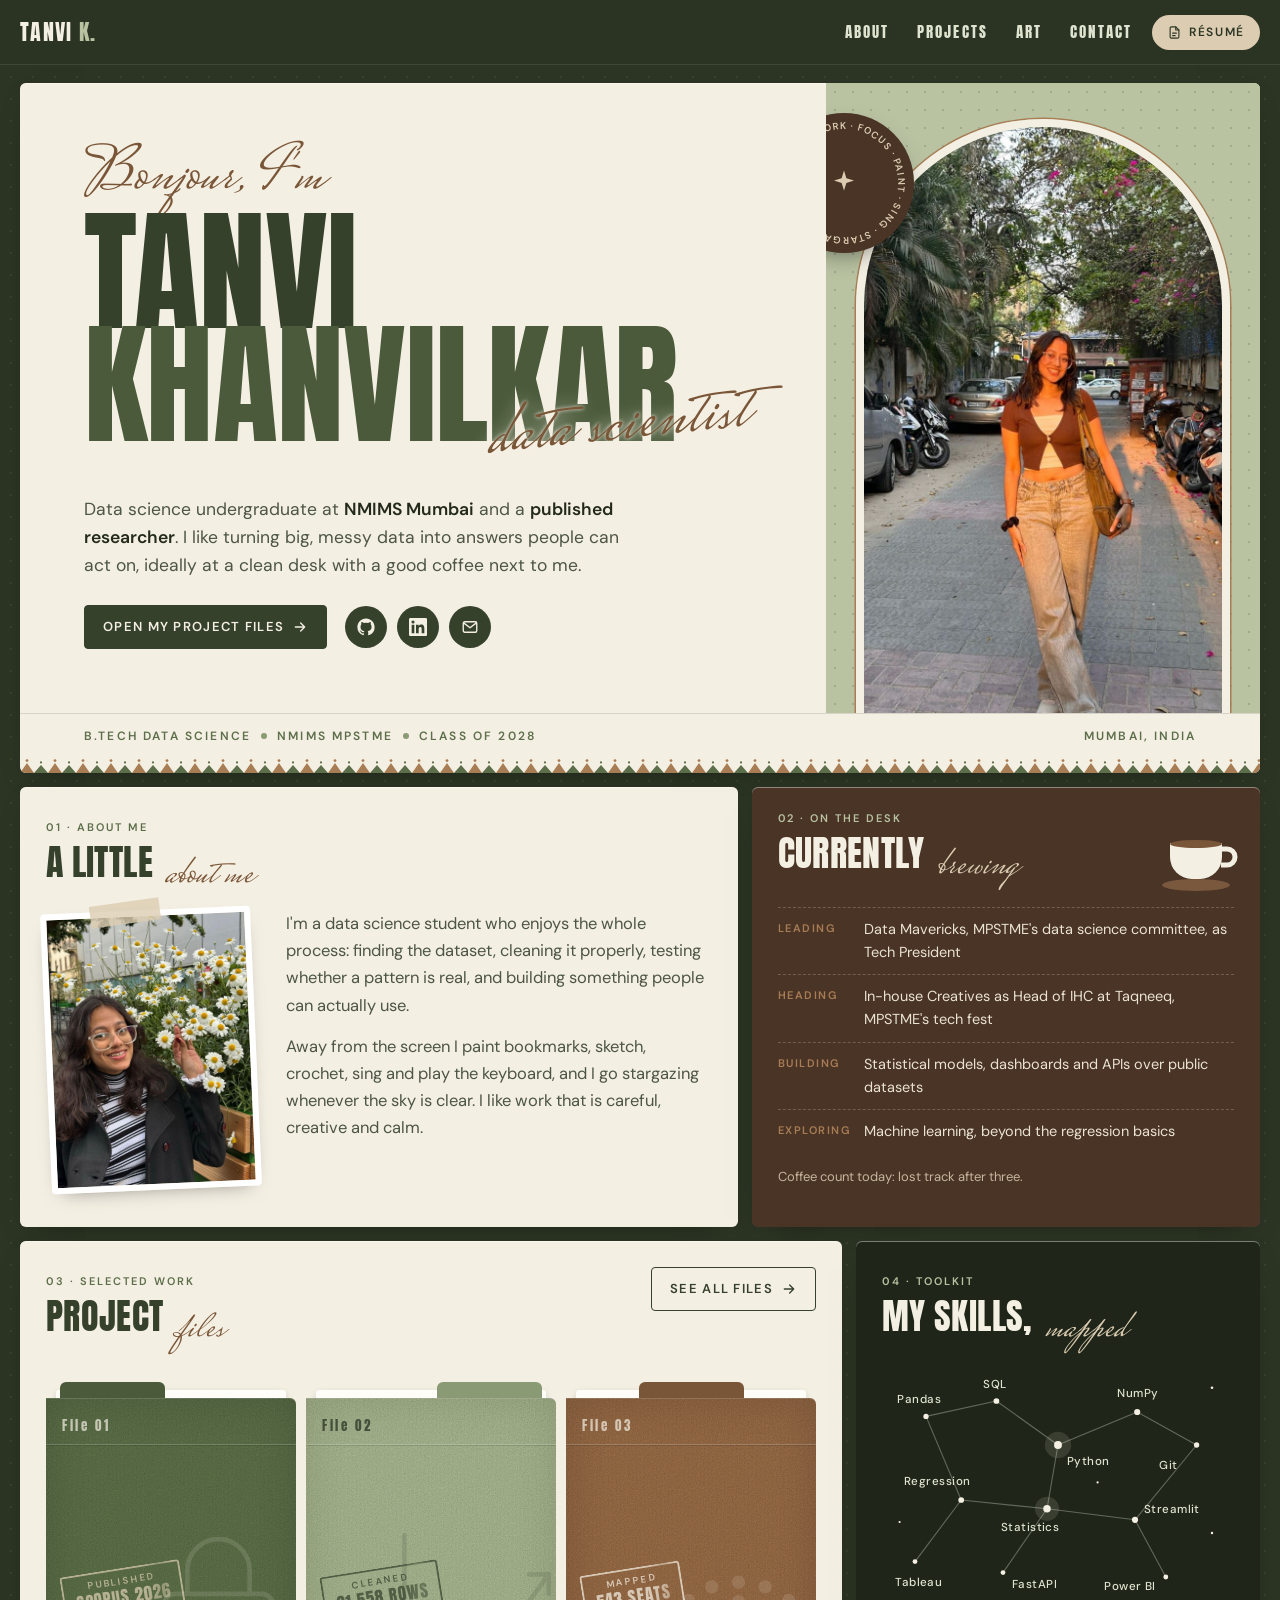
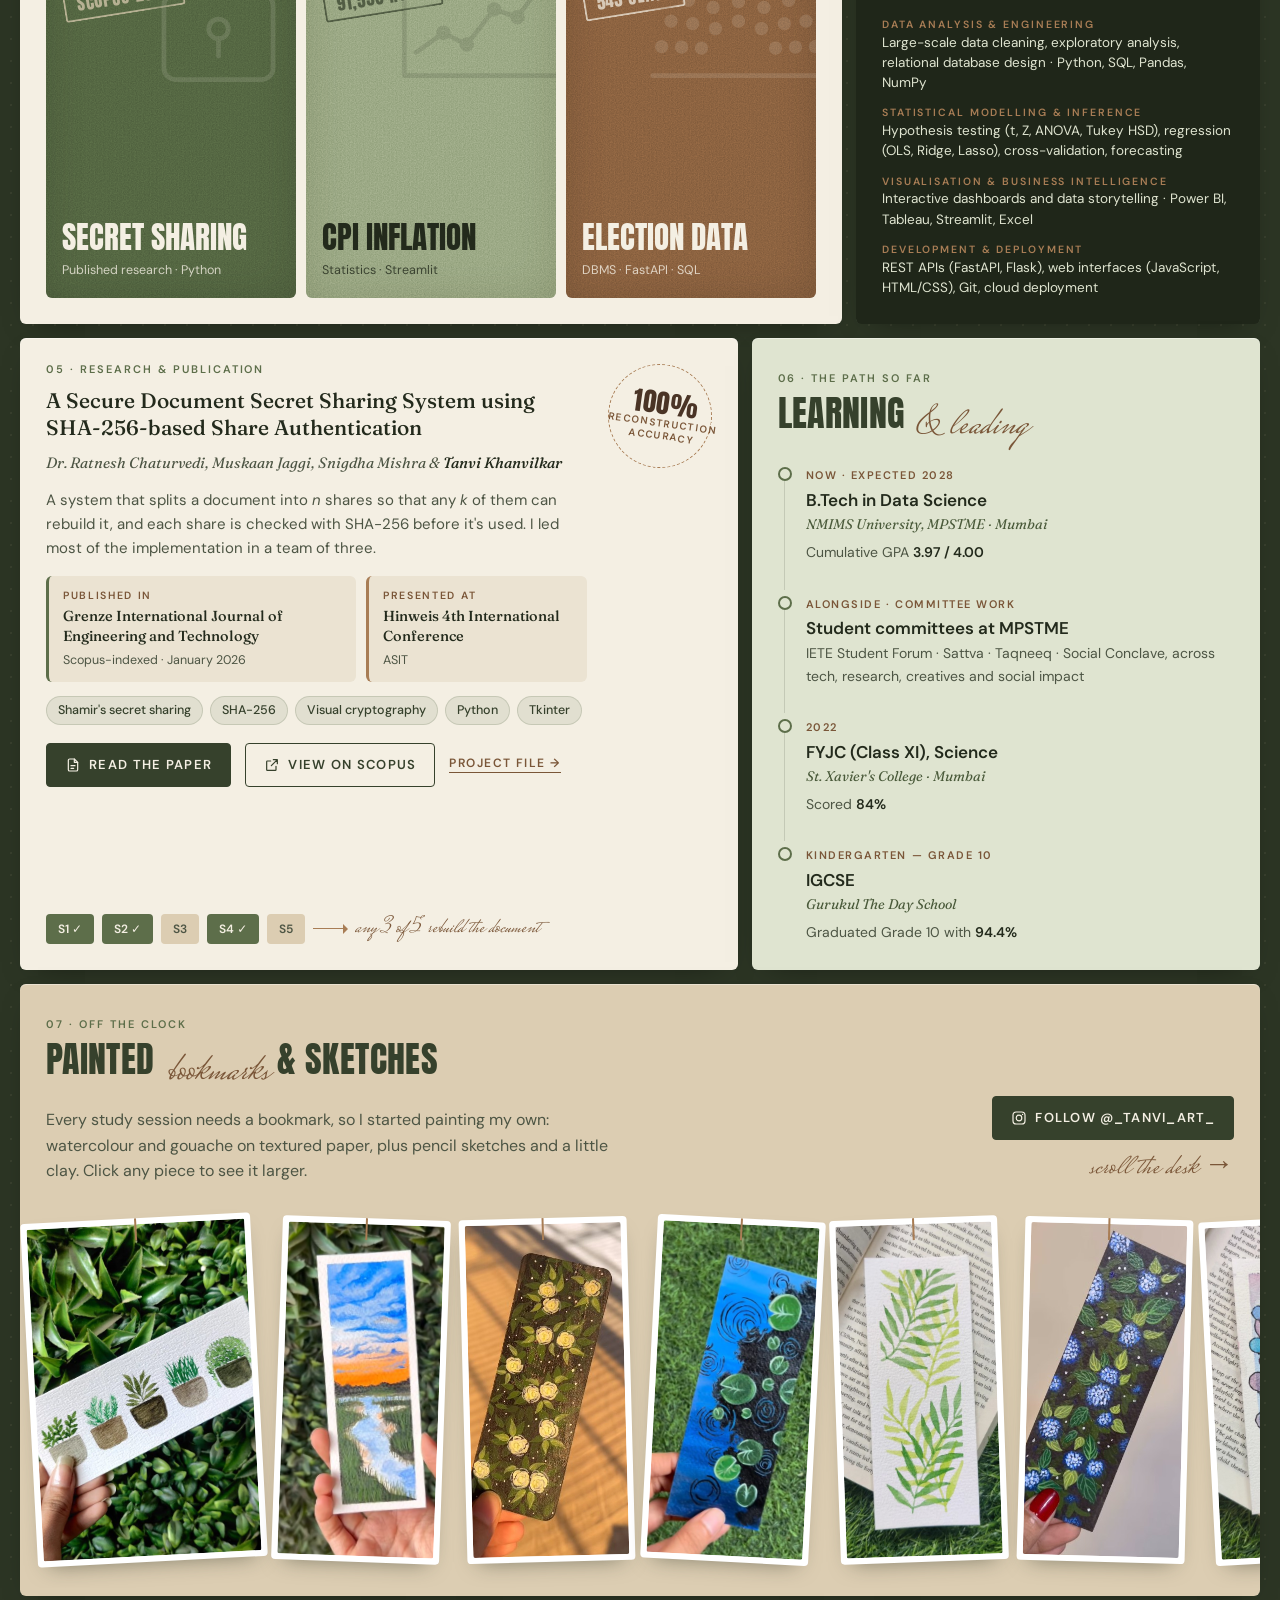
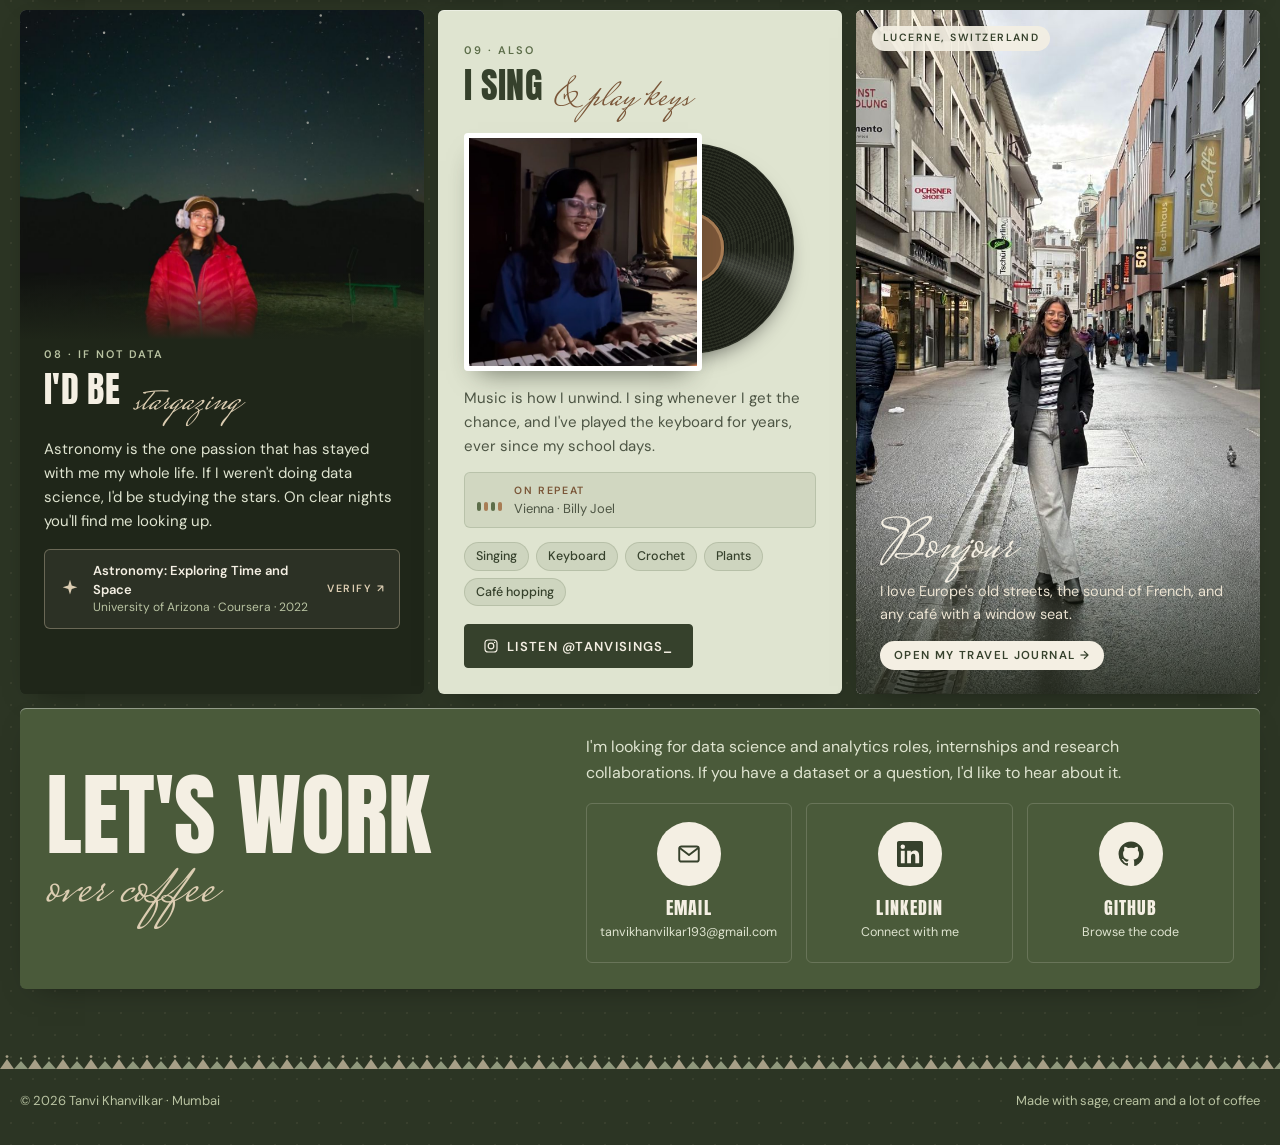
==== commit c2ba901e: "Update meta description in index.html" ====
--- a/index.html
+++ b/index.html
@@ -4,7 +4,7 @@
   <meta charset="utf-8">
   <meta name="viewport" content="width=device-width, initial-scale=1">
   <title>Tanvi Khanvilkar · Data Science</title>
-  <meta name="description" content="Tanvi Khanvilkar — data science undergraduate at NMIMS Mumbai and published researcher. Statistics, Python, SQL, dashboards — and a lot of coffee.">
+  <meta name="description" content="Tanvi Khanvilkar — data science undergraduate at NMIMS Mumbai. Statistics, Python, SQL, dashboards — and a lot of coffee.">
   <link rel="preconnect" href="https://fonts.googleapis.com">
   <link rel="preconnect" href="https://fonts.gstatic.com" crossorigin>
   <link href="https://fonts.googleapis.com/css2?family=Anton&family=DM+Sans:opsz,wght@9..40,400;9..40,500;9..40,600&family=Fraunces:opsz,wght@9..144,400;9..144,500&family=Mrs+Saint+Delafield&display=swap" rel="stylesheet">
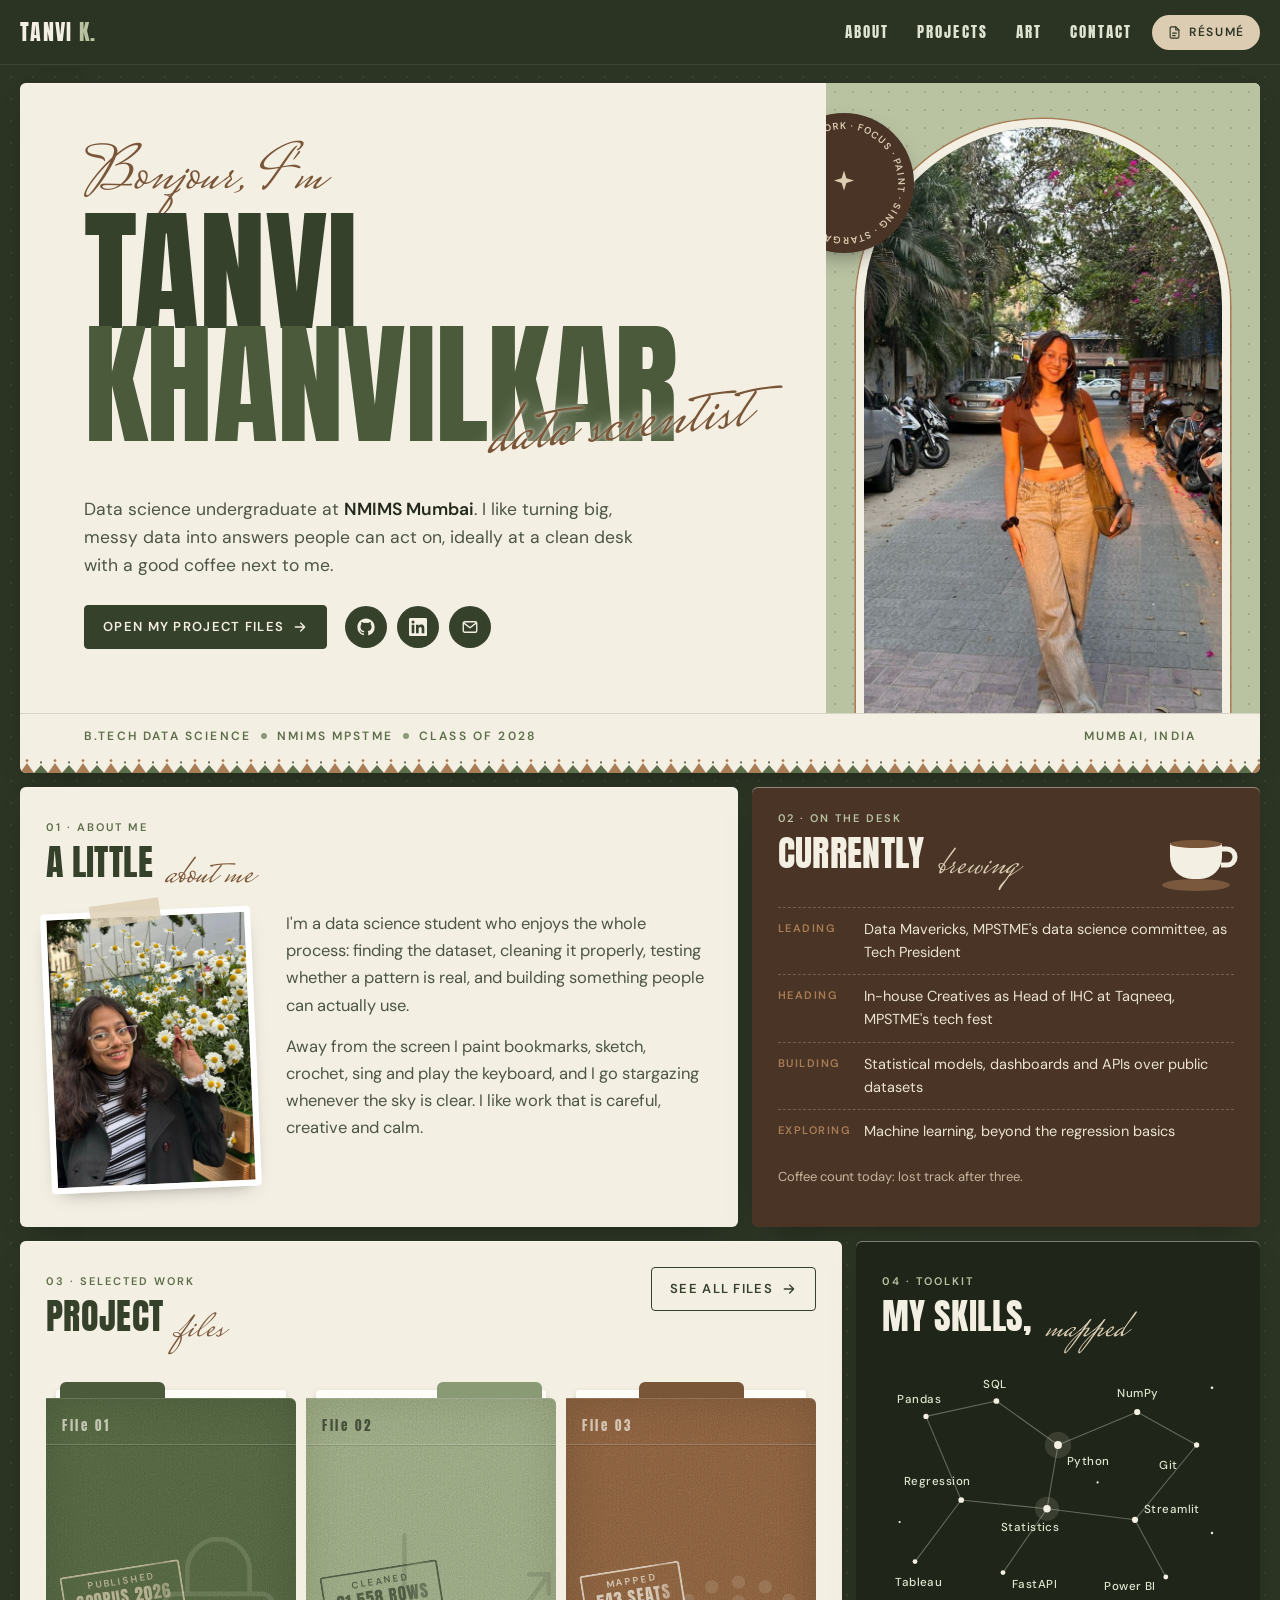
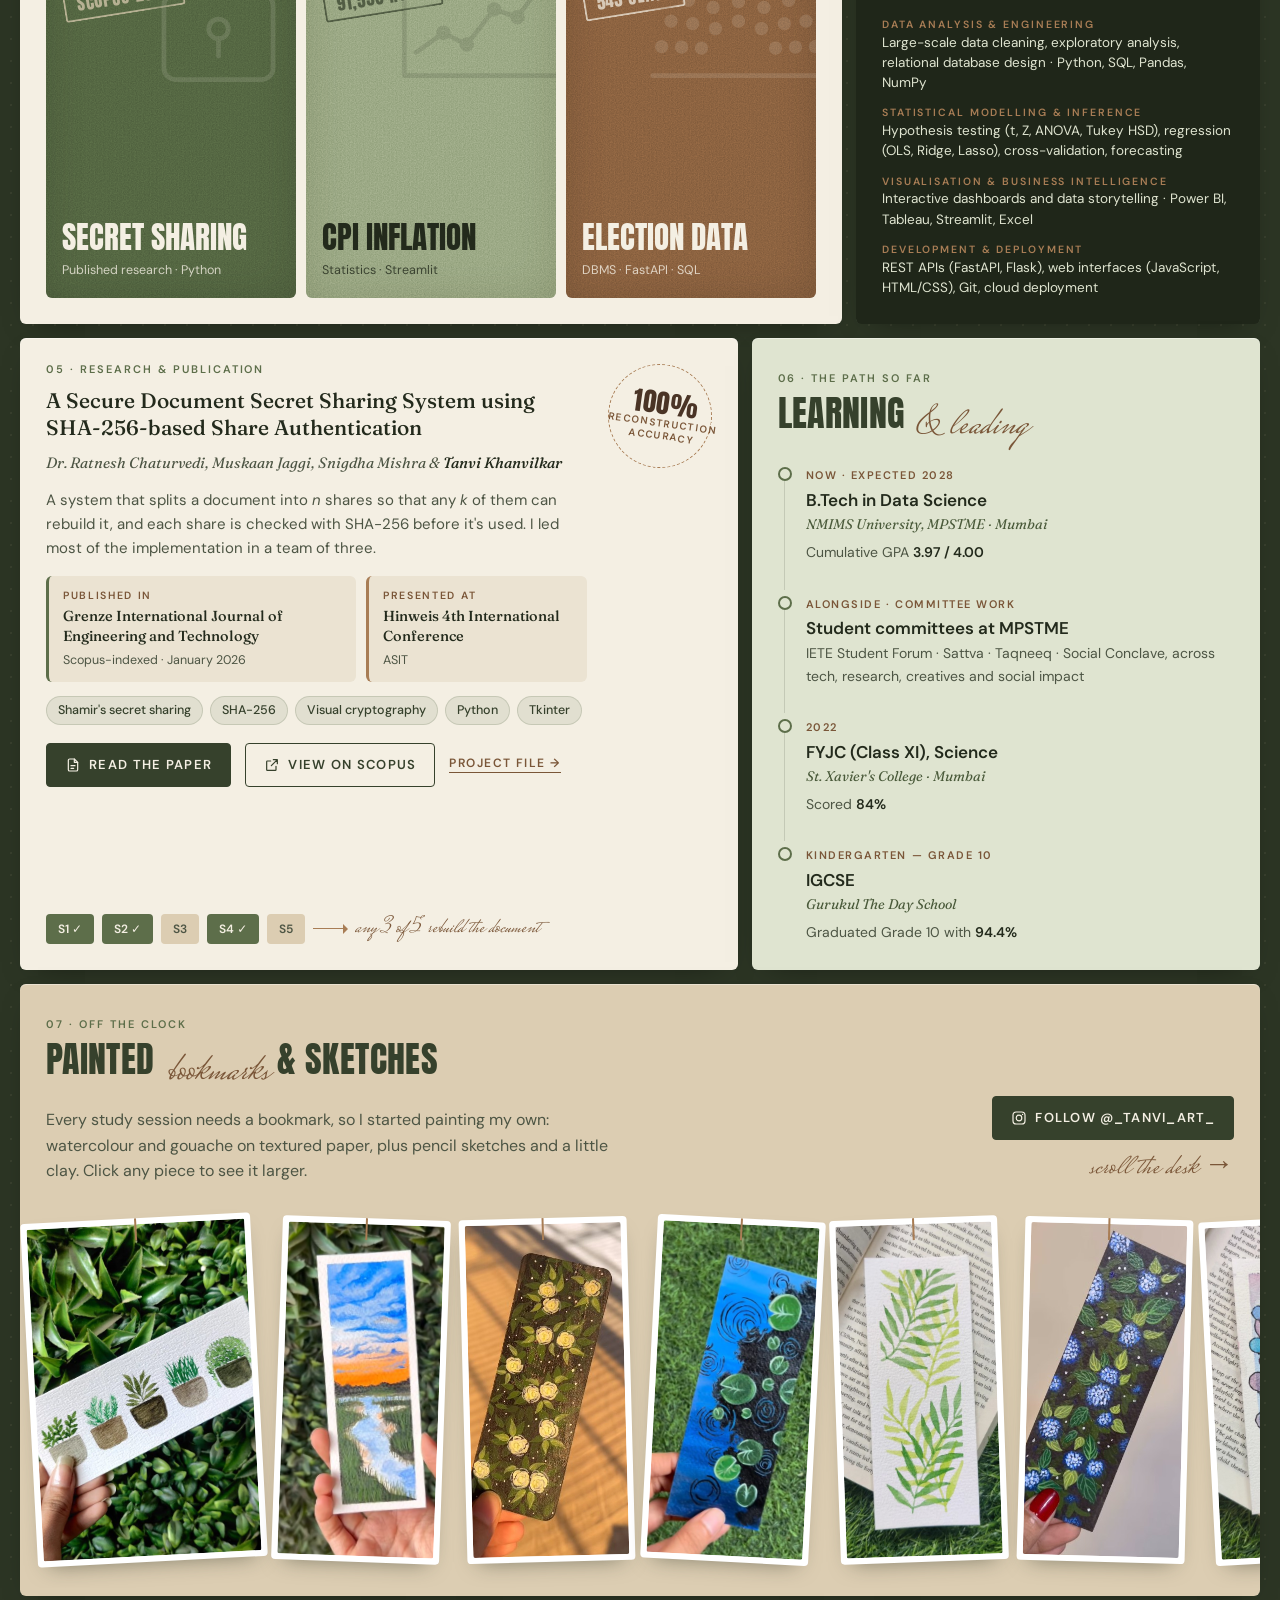
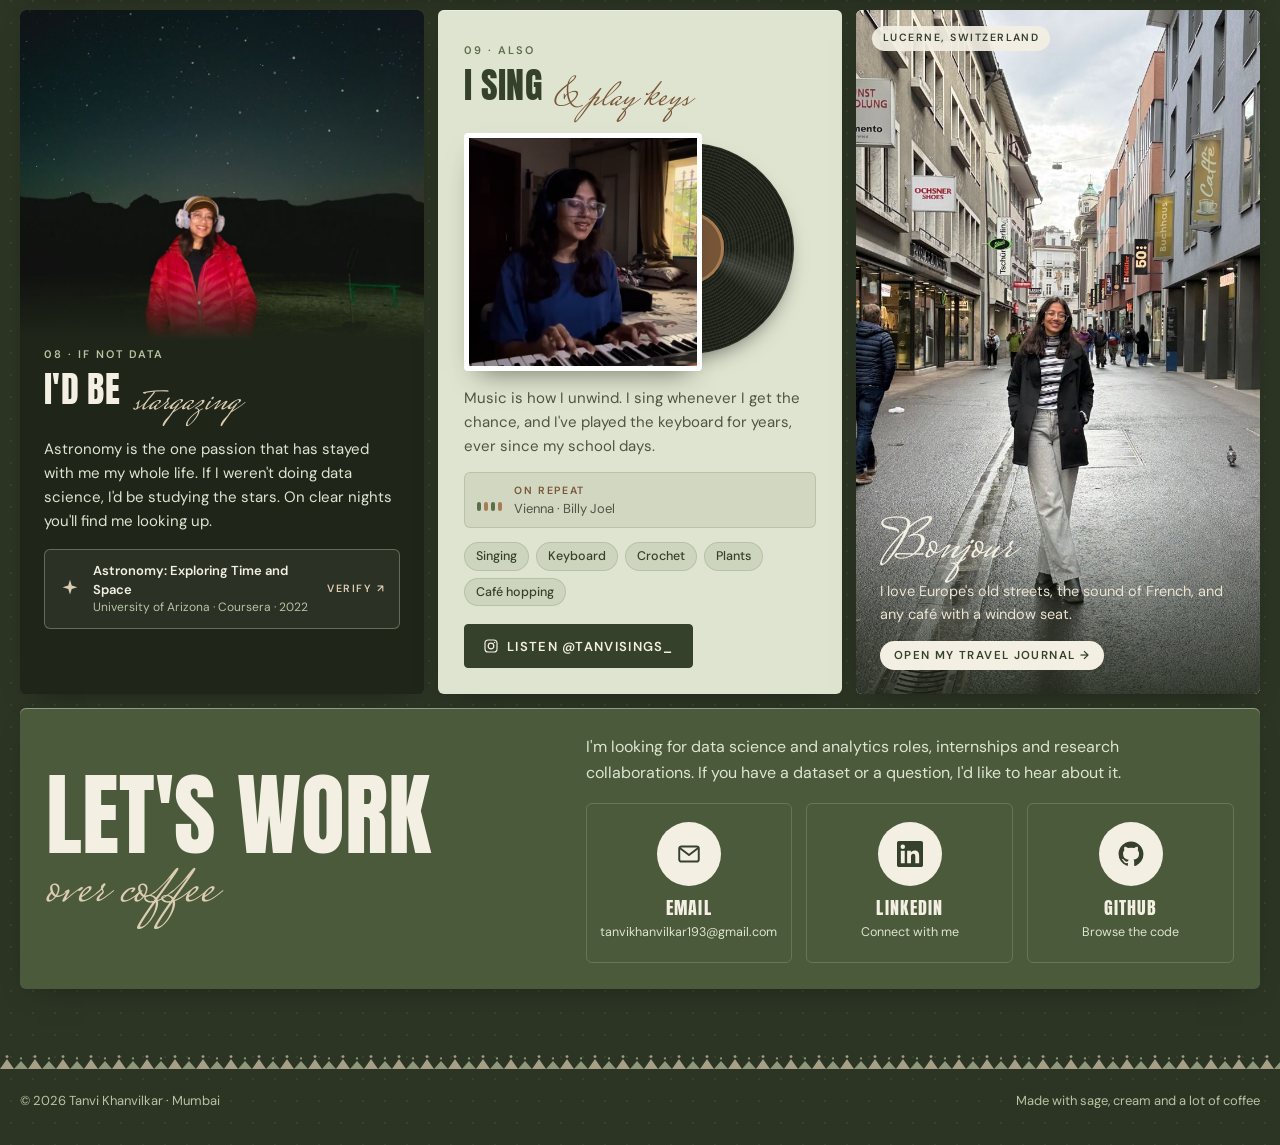
==== commit 4c8c6969: "Update introduction text in index.html Removed mention of being a published researcher." ====
--- a/index.html
+++ b/index.html
@@ -48,7 +48,7 @@
       <p class="hello">Bonjour, I'm</p>
       <h1 id="hero-name">Tanvi <span class="last">Khanvilkar</span><span class="overlay" aria-hidden="true">data scientist</span></h1>
       <p class="intro">
-        Data science undergraduate at <strong>NMIMS Mumbai</strong> and a <strong>published researcher</strong>.
+        Data science undergraduate at <strong>NMIMS Mumbai</strong>.
         I like turning big, messy data into answers people can act on, ideally at a clean desk with a good coffee next to me.
       </p>
       <div class="hero-actions">
